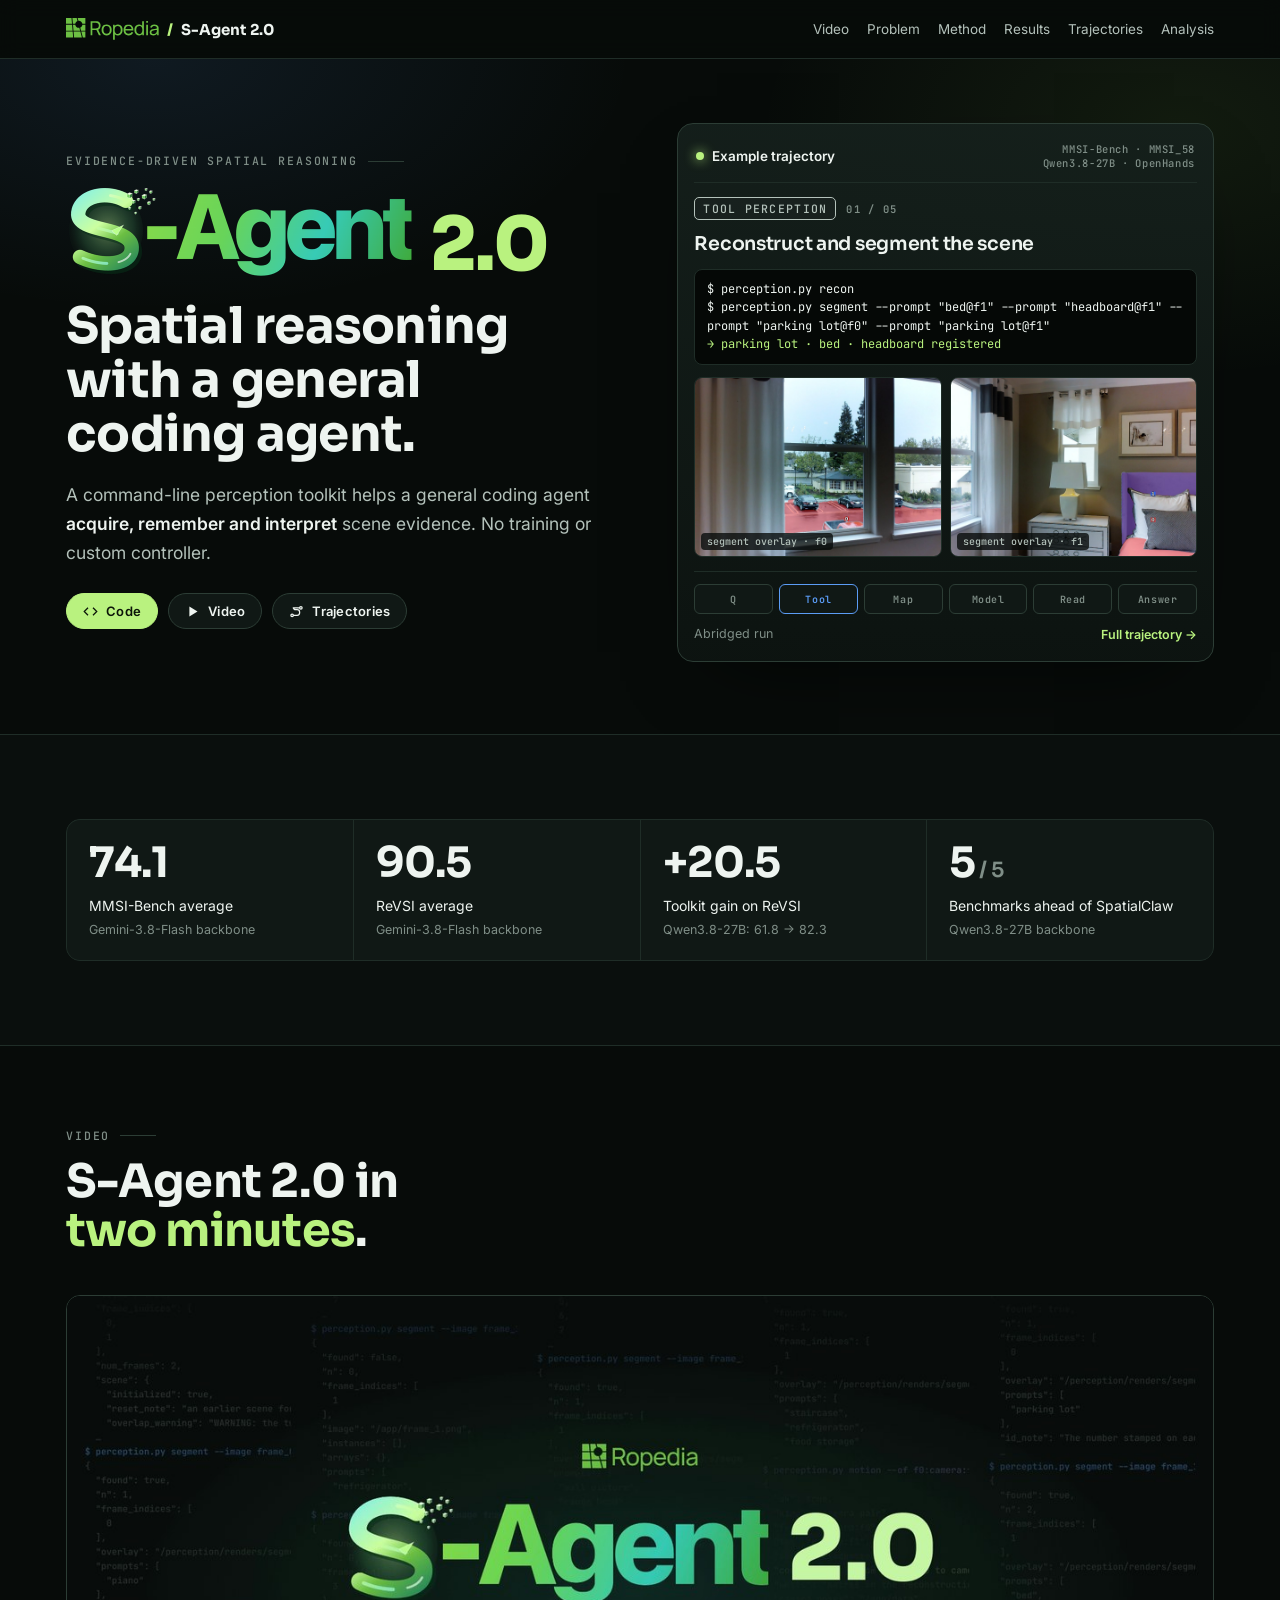
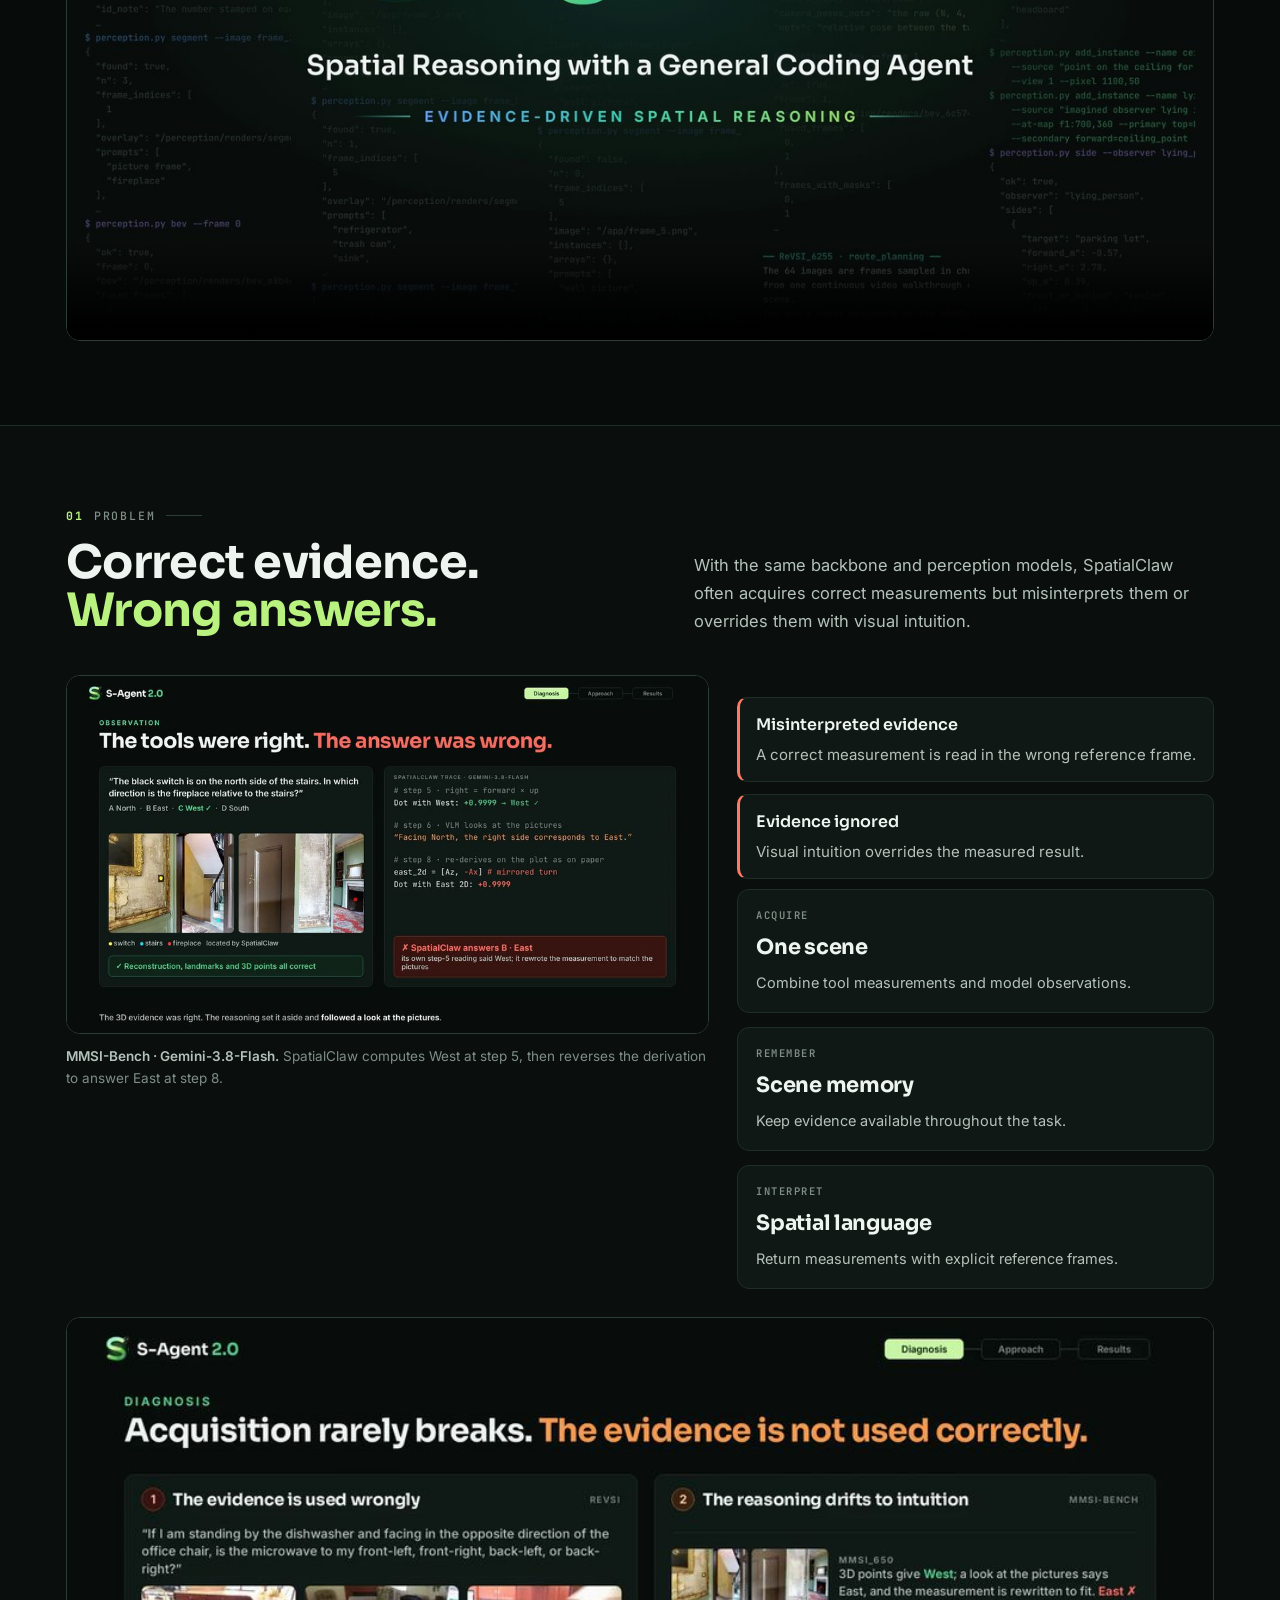
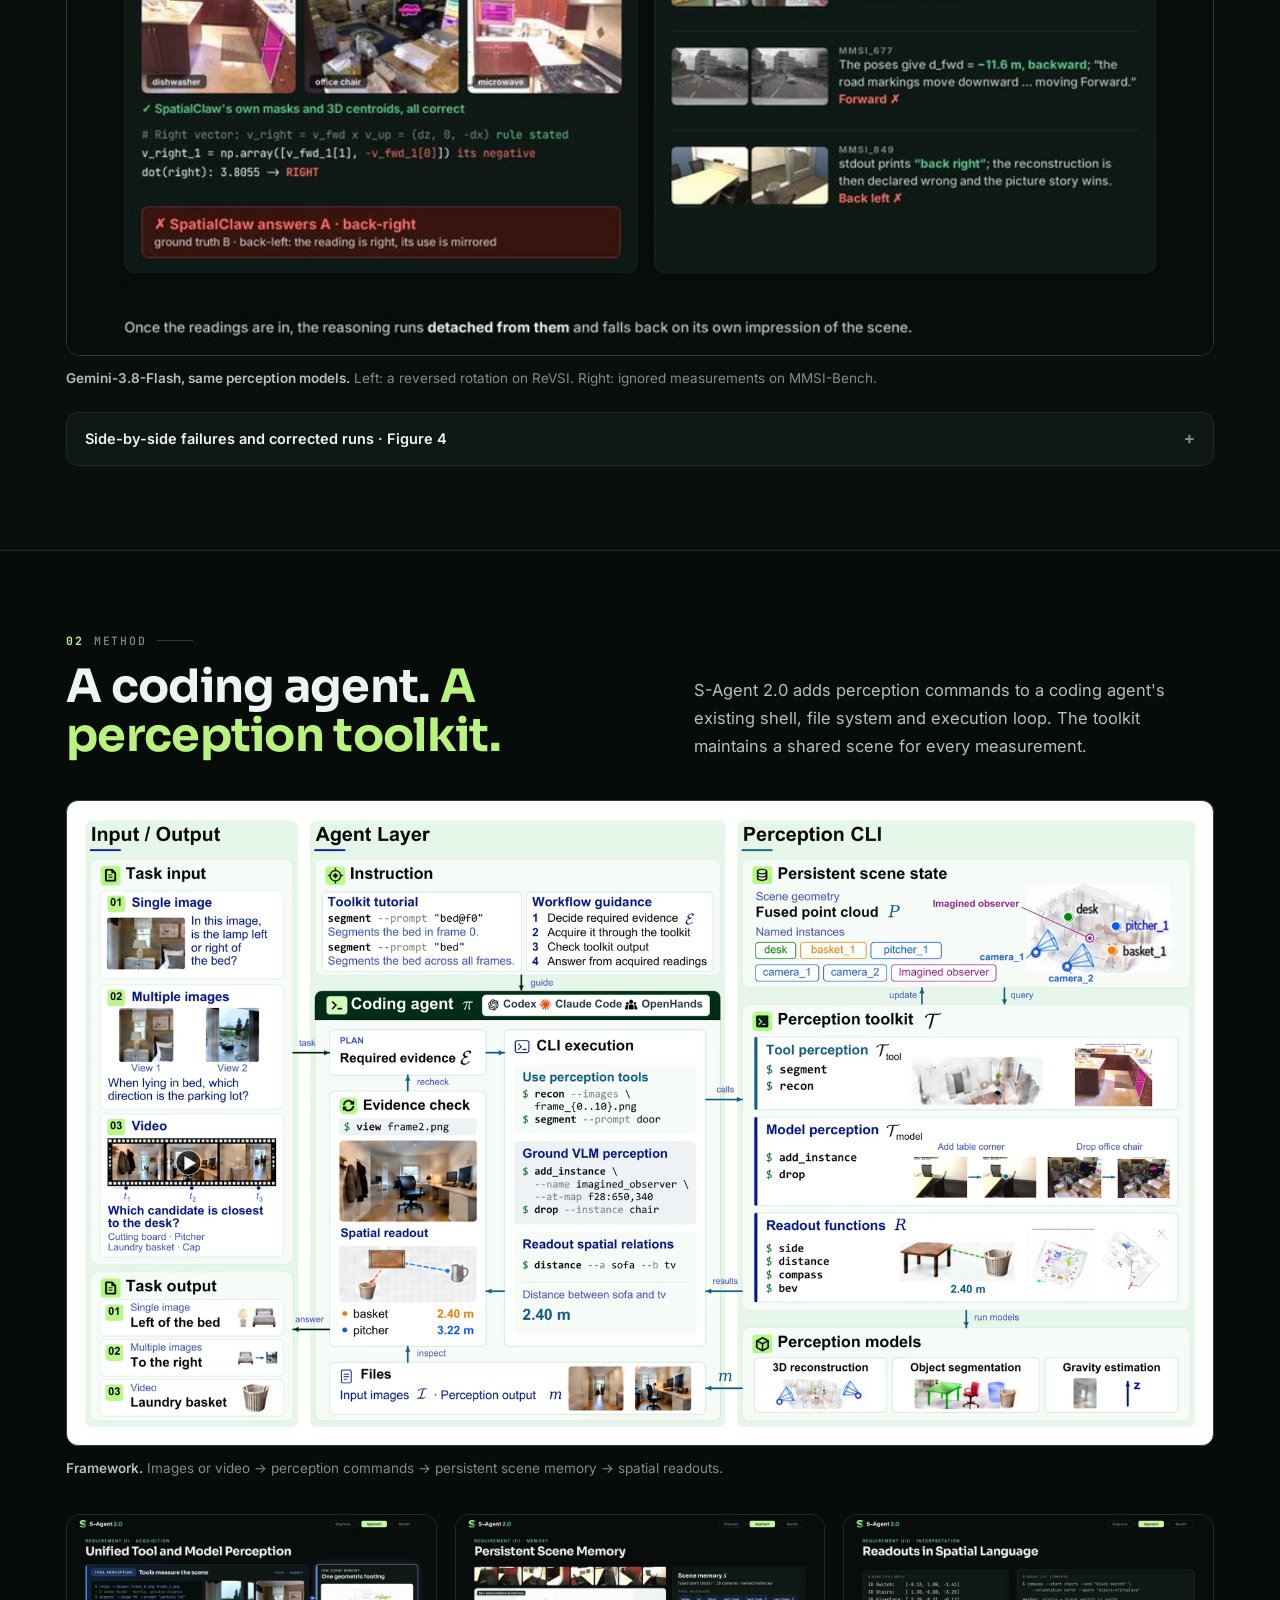
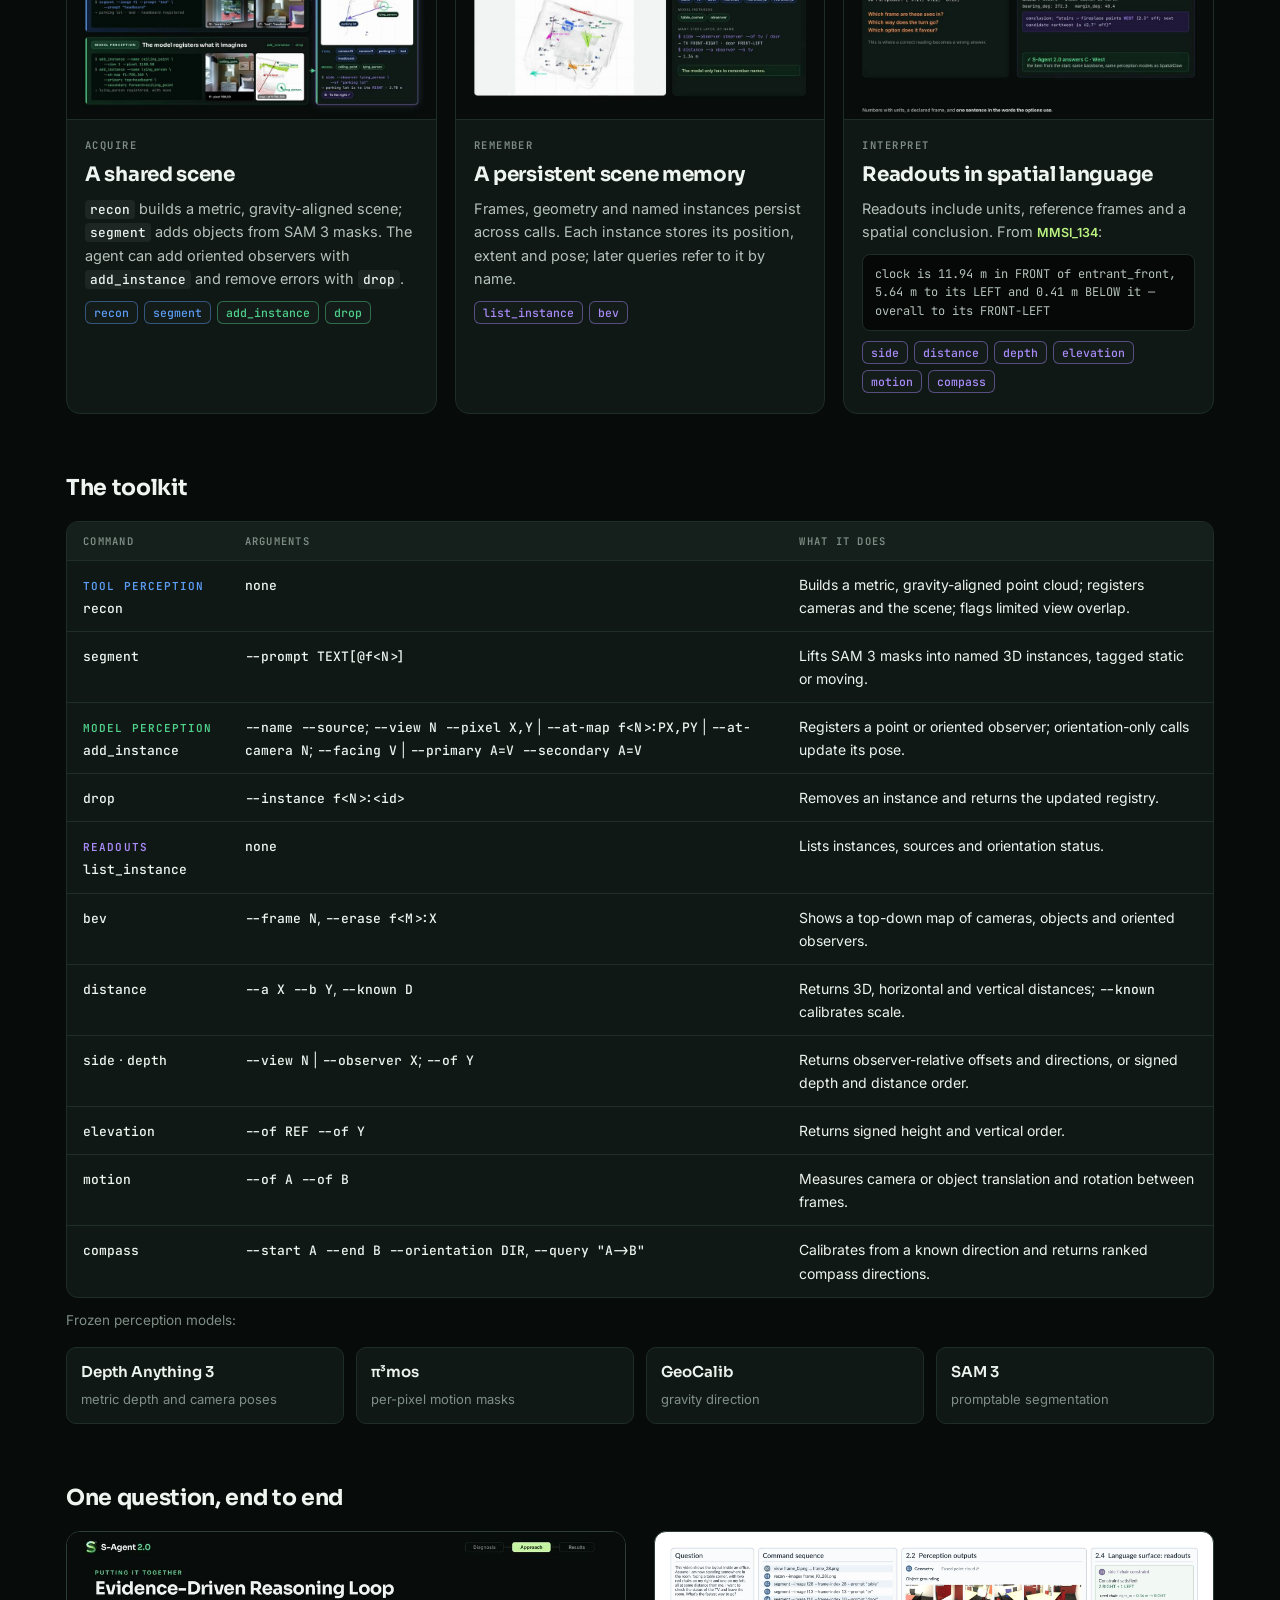
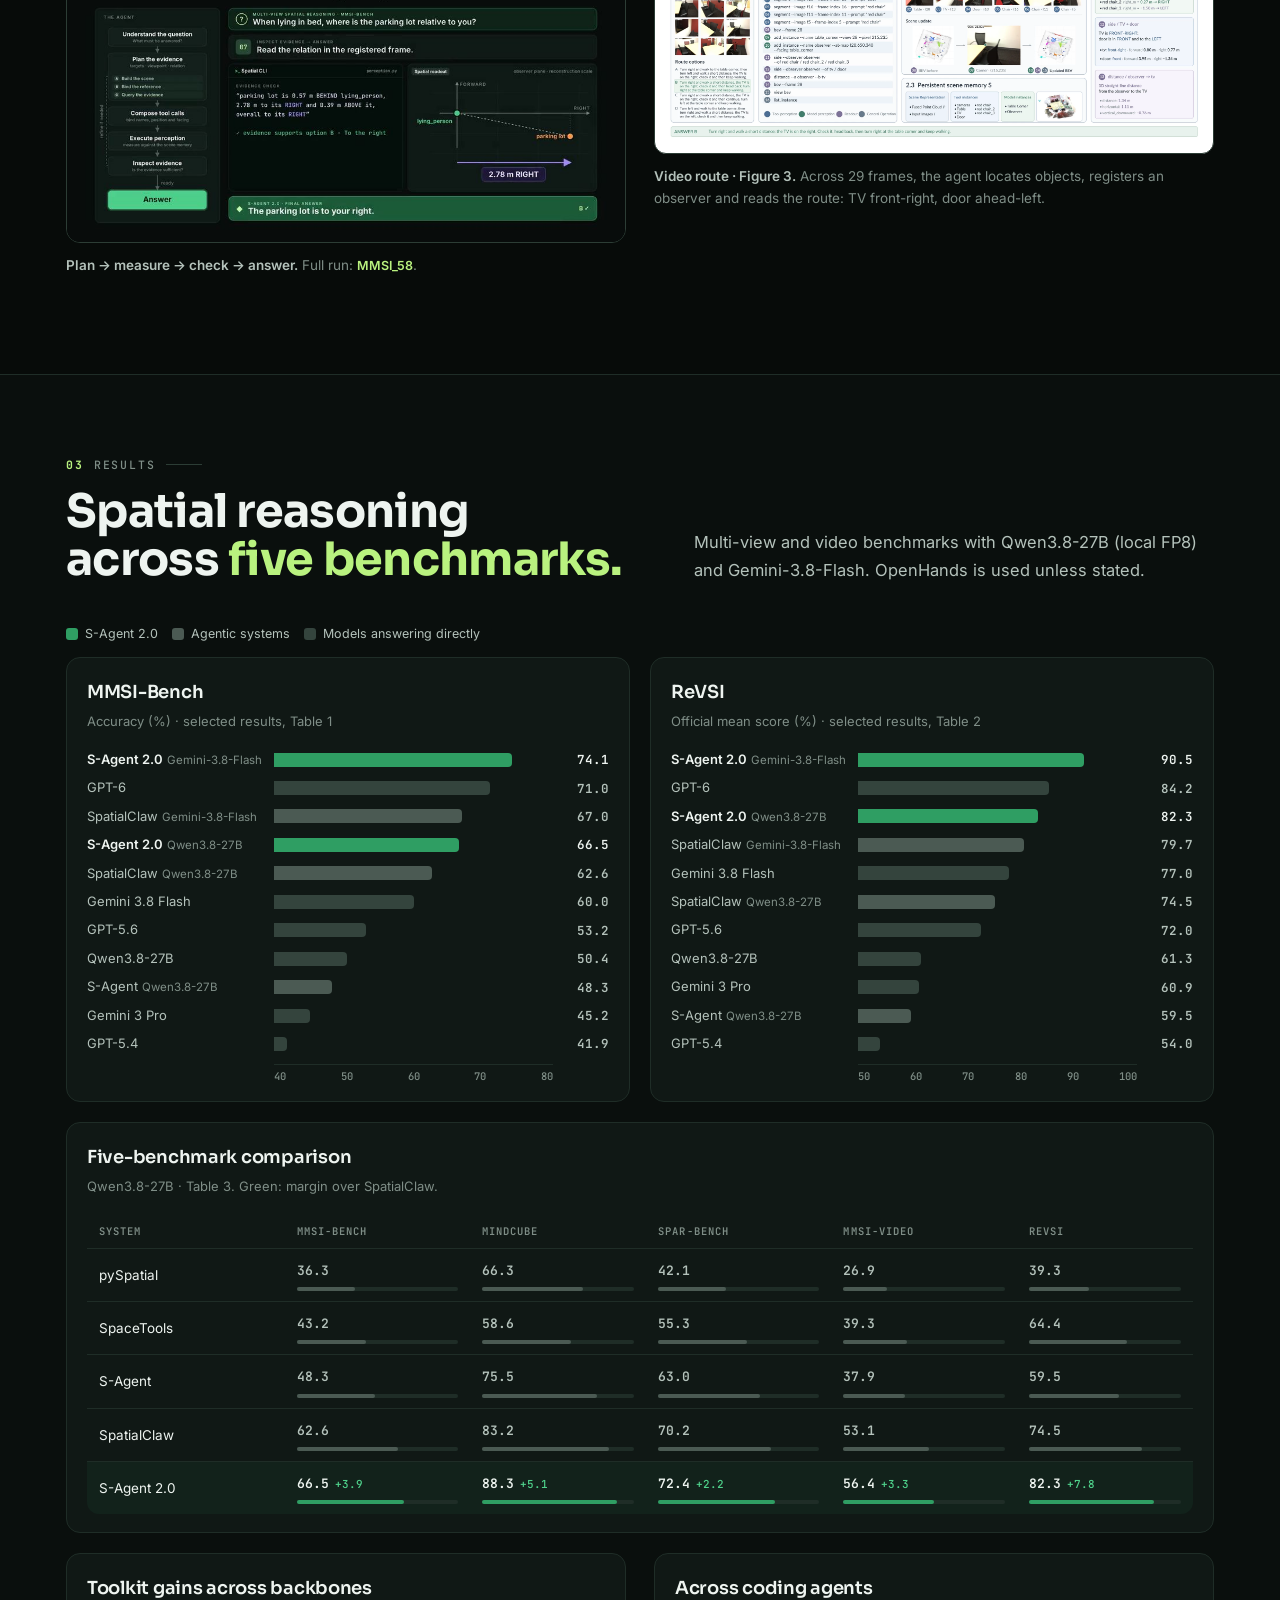
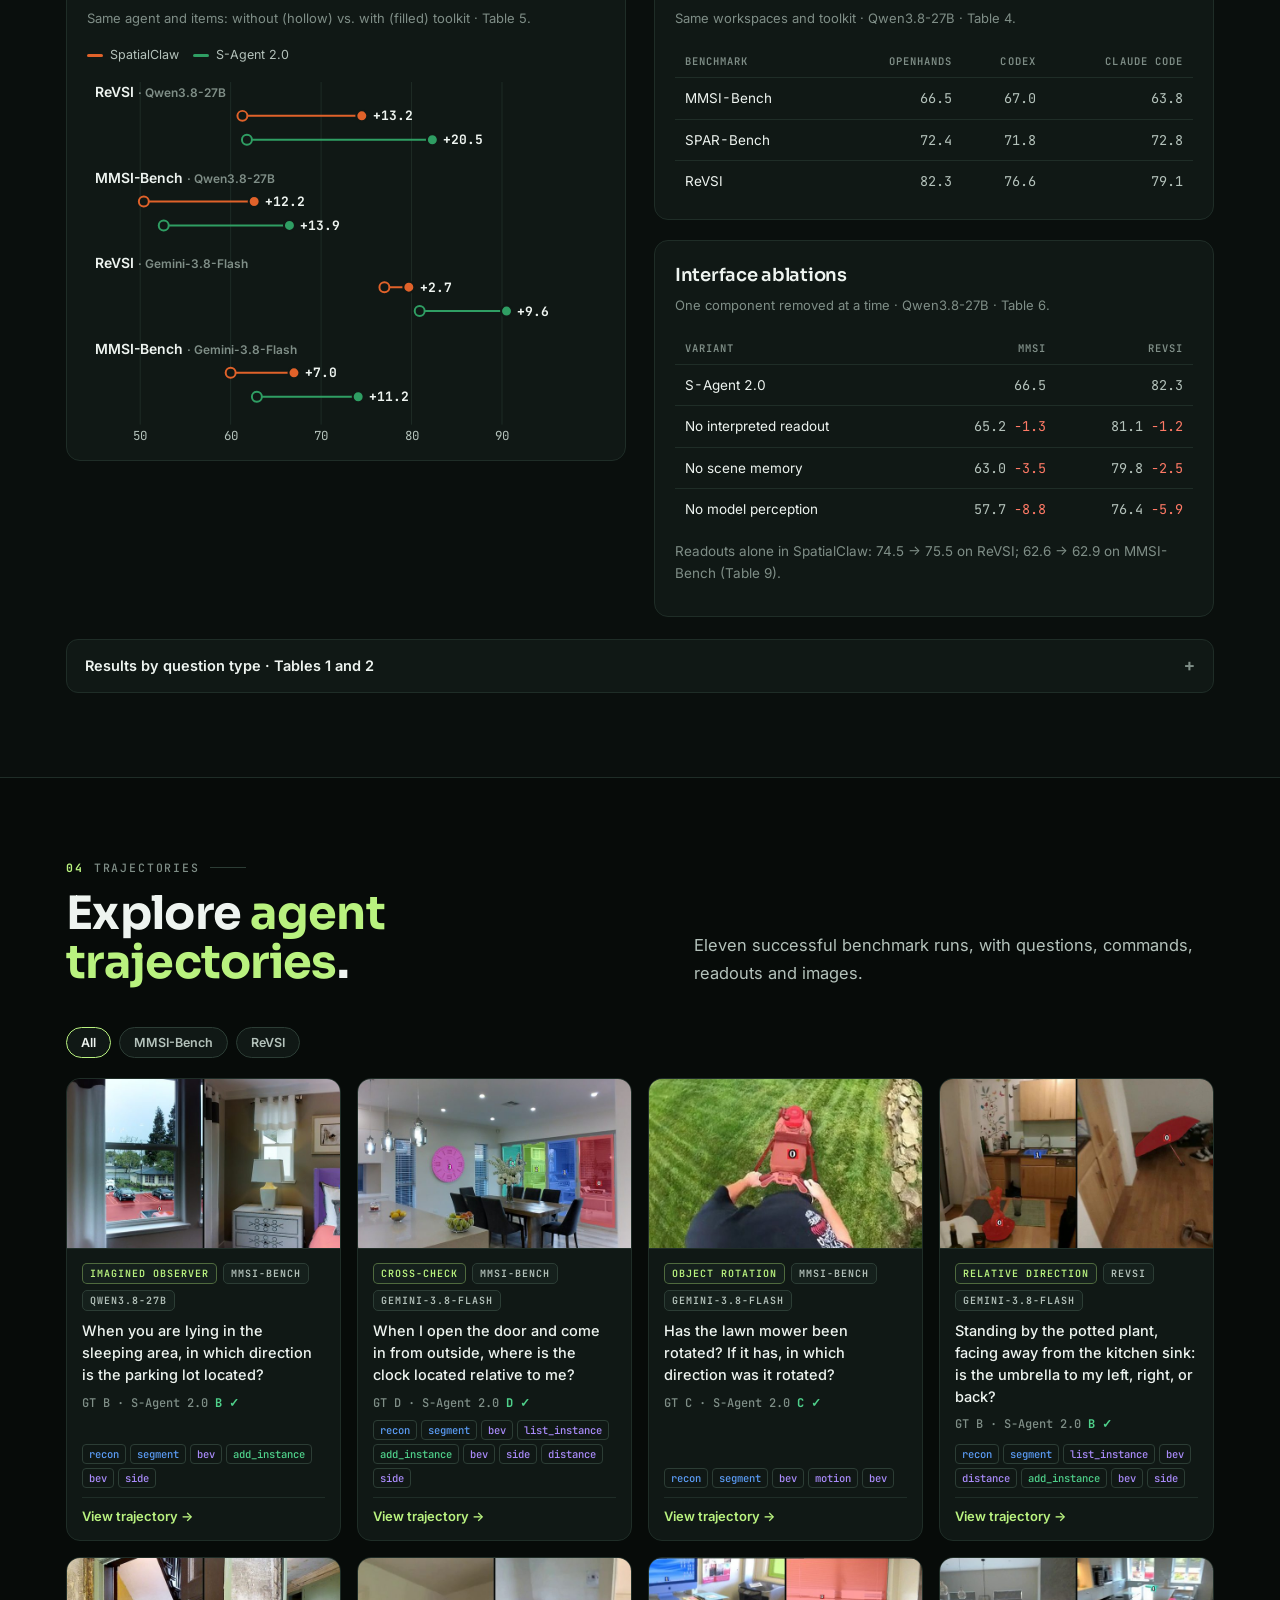
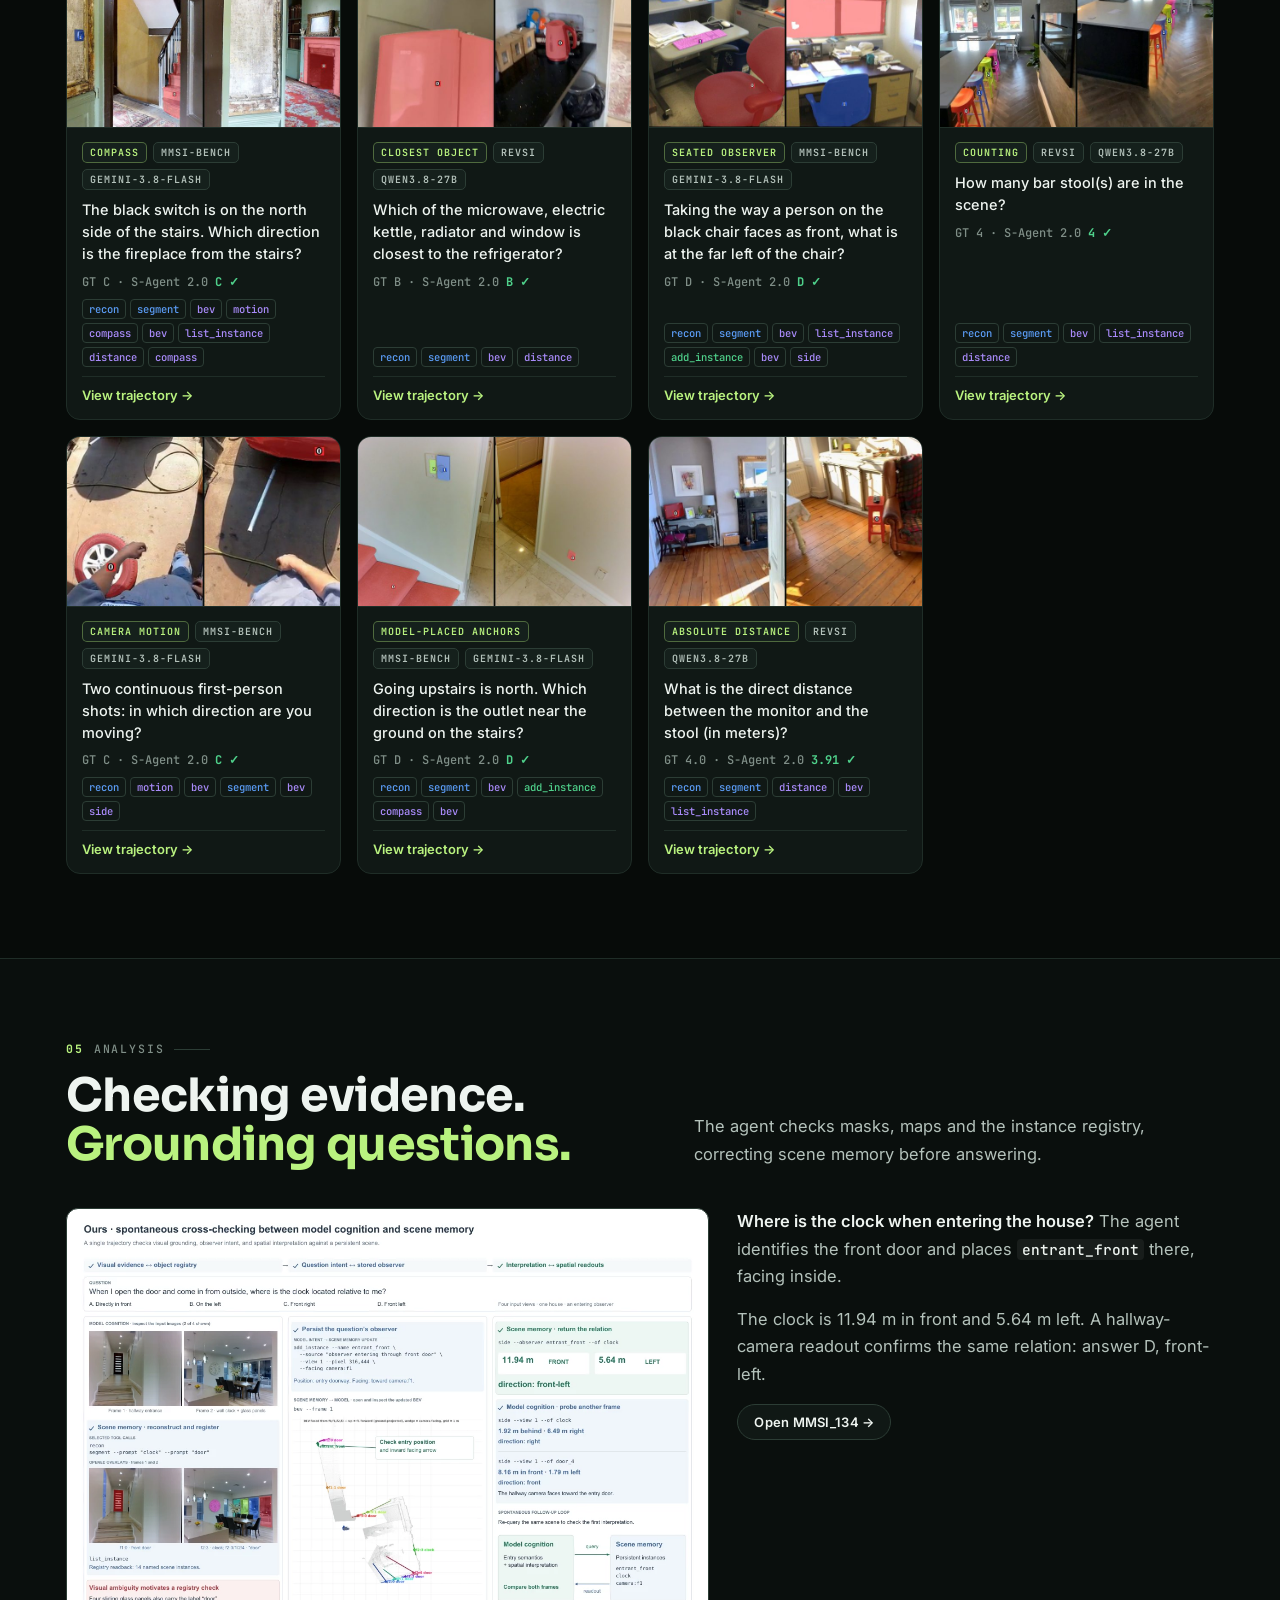
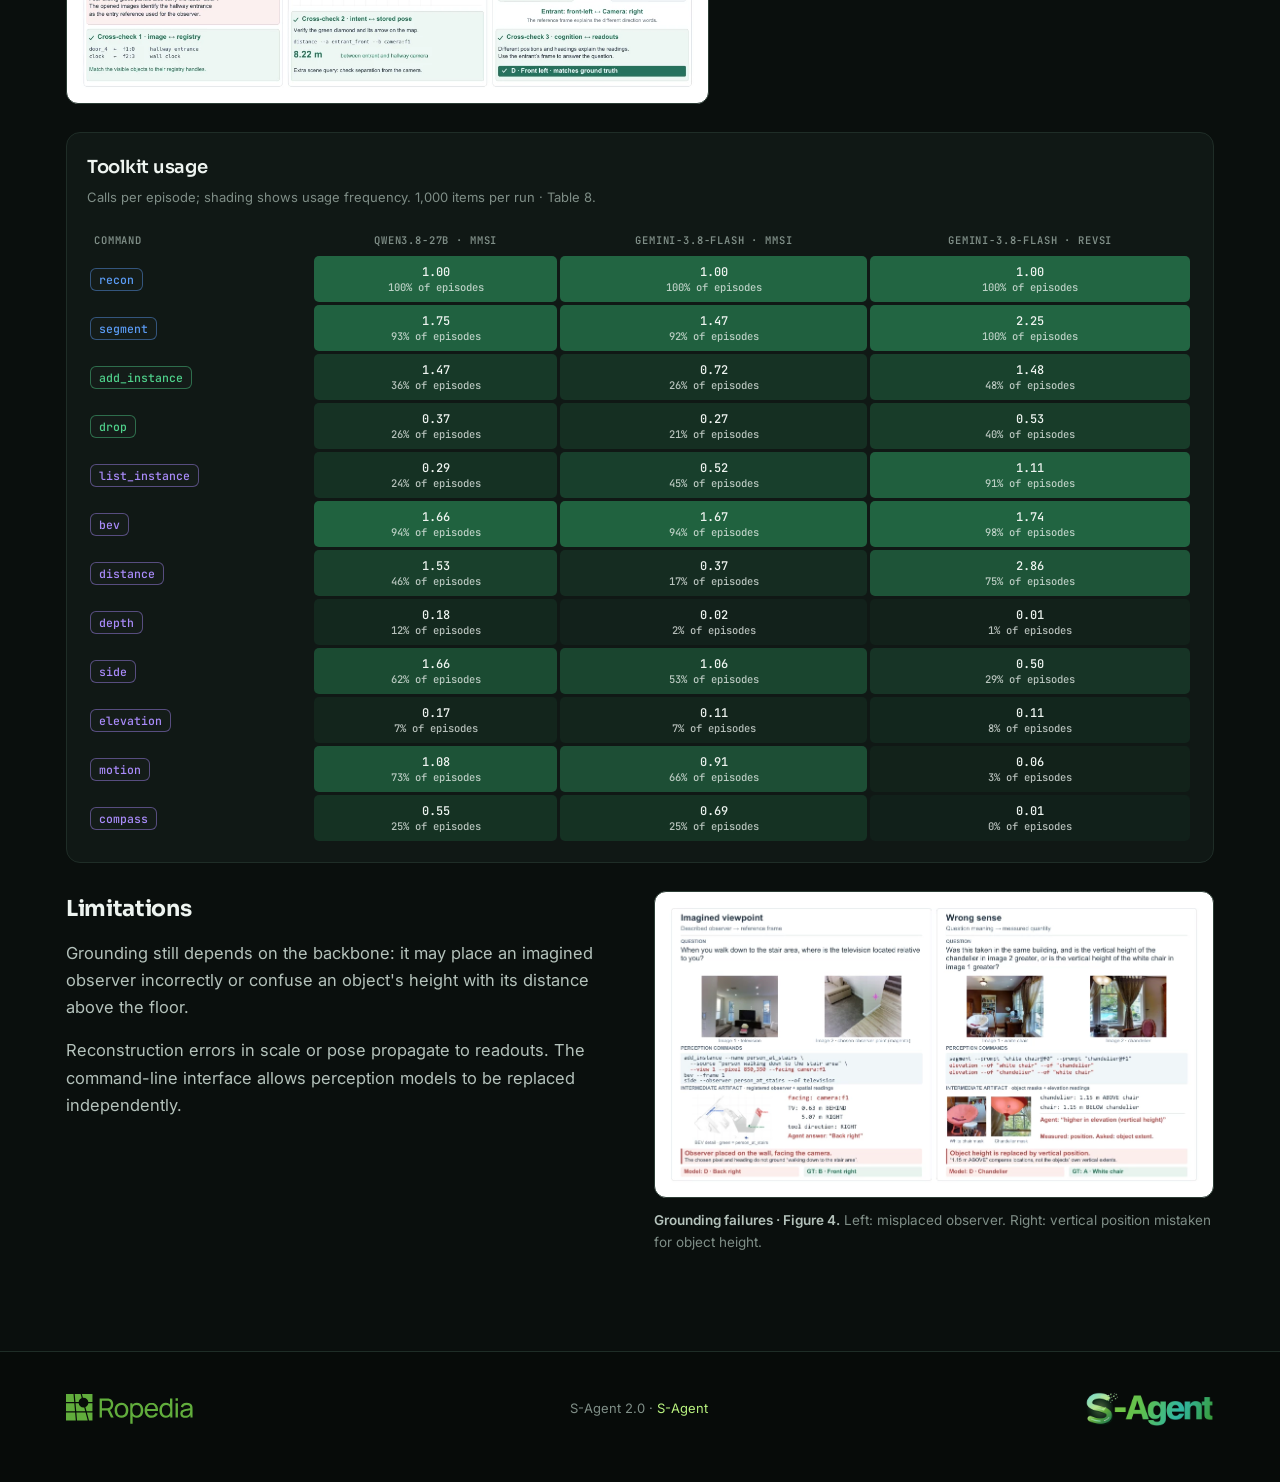
==== index.html @ b6b3bb86 "Initialize S-Agent 2.0 project page with concise content" ====
<!doctype html>
<html lang="en">
<head>
<meta charset="utf-8">
<meta name="viewport" content="width=device-width, initial-scale=1, viewport-fit=cover">
<title>S-Agent 2.0</title>
<meta name="description" content="Spatial reasoning with a general coding agent, a command-line perception toolkit and persistent scene memory.">
<meta property="og:title" content="S-Agent 2.0: Spatial Reasoning with a General Coding Agent">
<meta property="og:description" content="A general coding agent with perception tools and scene memory. No training or custom controller.">
<meta property="og:image" content="static/img/promo_poster.jpg">
<link rel="icon" type="image/png" href="static/img/favicon.png">
<link rel="stylesheet" href="https://fonts.googleapis.com/css2?family=Sora:wght@400;600;700;800&family=Inter:wght@400;500;600;700&family=JetBrains+Mono:wght@400;500;600;700&display=swap">
<link rel="stylesheet" href="static/css/site.css">
<link rel="stylesheet" href="static/css/traj.css">
</head>
<body>

<nav class="nav" aria-label="Sections">
  <div class="wrap">
    <a class="mark" href="#top"><img src="static/img/ropedia.svg" alt="Ropedia"><span aria-hidden="true">/</span>S-Agent 2.0</a>
    <div class="links">
      <a href="#video">Video</a>
      <a href="#gap">Problem</a>
      <a href="#method">Method</a>
      <a href="#results">Results</a>
      <a class="keep" href="#trajectories">Trajectories</a>
      <a href="#analysis">Analysis</a>
    </div>
  </div>
</nav>

<header class="hero" id="top">
  <div class="wrap">
    <div>
      <div class="eyebrow">Evidence-driven spatial reasoning</div>
      <div class="wordmark"><img src="static/img/logo.png" alt="S-Agent" width="350" height="92"><span class="ver">2.0</span></div>
      <h1>Spatial reasoning with a general coding agent.</h1>
      <p class="lede">A command-line perception toolkit helps a general coding agent <b>acquire, remember and interpret</b> scene evidence. No training or custom controller.</p>
      <div class="btns">
        <a class="btn primary" href="https://github.com/Ropedia/S-Agent-2.0" target="_blank" rel="noopener"><svg viewBox="0 0 24 24" fill="none" stroke="currentColor" stroke-width="2" aria-hidden="true"><path d="M8 6l-6 6 6 6M16 6l6 6-6 6"/></svg>Code</a>
        <a class="btn" href="#video"><svg viewBox="0 0 24 24" fill="currentColor" aria-hidden="true"><path d="M7 4v16l13-8z"/></svg>Video</a>
        <a class="btn" href="#trajectories"><svg viewBox="0 0 24 24" fill="none" stroke="currentColor" stroke-width="2" aria-hidden="true"><circle cx="5" cy="18" r="2"/><circle cx="19" cy="6" r="2"/><path d="M7 18h6a4 4 0 0 0 4-4v-1a4 4 0 0 0-4-4h-2a4 4 0 0 1-4-4V6h10"/></svg>Trajectories</a>
      </div>
    </div>

    <div class="sample" id="sample">
      <div class="sample-top">
        <div class="t"><i aria-hidden="true"></i>Example trajectory</div>
        <div class="meta">MMSI-Bench · MMSI_58<br>Qwen3.8-27B · OpenHands</div>
      </div>
      <div class="stage" id="stage" aria-live="polite"></div>
      <div class="rail" id="rail" aria-label="Trajectory steps"></div>
      <div class="sample-foot"><span>Abridged run</span><button class="linkbtn" type="button" data-open="MMSI_58">Full trajectory &rarr;</button></div>
    </div>
  </div>
</header>

<section class="band alt" aria-label="Key results">
  <div class="wrap">
    <div class="stats">
      <div class="stat"><div class="v">74.1</div><div class="l">MMSI-Bench average</div><div class="s">Gemini-3.8-Flash backbone</div></div>
      <div class="stat"><div class="v">90.5</div><div class="l">ReVSI average</div><div class="s">Gemini-3.8-Flash backbone</div></div>
      <div class="stat"><div class="v">+20.5</div><div class="l">Toolkit gain on ReVSI</div><div class="s">Qwen3.8-27B: 61.8 → 82.3</div></div>
      <div class="stat"><div class="v">5<small>/ 5</small></div><div class="l">Benchmarks ahead of SpatialClaw</div><div class="s">Qwen3.8-27B backbone</div></div>
    </div>
  </div>
</section>

<section class="band" id="video">
  <div class="wrap">
    <div class="sec-head">
      <div><div class="eyebrow">Video</div><h2>S-Agent 2.0 in <em>two minutes</em>.</h2></div>
    </div>
    <div class="frame"><video controls playsinline preload="metadata" poster="static/img/promo_poster.jpg" src="static/video/s-agent2_promo.mp4"></video></div>
  </div>
</section>

<section class="band alt" id="gap">
  <div class="wrap">
    <div class="sec-head">
      <div><div class="eyebrow"><b>01</b> Problem</div><h2>Correct evidence. <em>Wrong answers.</em></h2></div>
      <p>With the same backbone and perception models, SpatialClaw often acquires correct measurements but misinterprets them or overrides them with visual intuition.</p>
    </div>
    <div class="two wide-left">
      <div>
        <div class="frame"><video autoplay muted loop playsinline preload="metadata" poster="static/img/poster_gap.jpg" src="static/video/clip_gap.mp4" aria-label="SpatialClaw computes West, then rewrites its own measurement to answer East"></video></div>
        <p class="cap"><b>MMSI-Bench · Gemini-3.8-Flash.</b> SpatialClaw computes West at step 5, then reverses the derivation to answer East at step 8.</p>
      </div>
      <div>
        <ul class="fails">
          <li><b>Misinterpreted evidence</b>A correct measurement is read in the wrong reference frame.</li>
          <li><b>Evidence ignored</b>Visual intuition overrides the measured result.</li>
        </ul>
        <div class="loop" style="grid-template-columns:1fr;margin-top:10px">
          <div><div class="k">Acquire</div><h3>One scene</h3><p>Combine tool measurements and model observations.</p></div>
          <div><div class="k">Remember</div><h3>Scene memory</h3><p>Keep evidence available throughout the task.</p></div>
          <div><div class="k">Interpret</div><h3>Spatial language</h3><p>Return measurements with explicit reference frames.</p></div>
        </div>
      </div>
    </div>
    <div style="margin-top:28px">
      <div class="frame"><video autoplay muted loop playsinline preload="metadata" poster="static/img/poster_diagnosis.jpg" src="static/video/clip_diagnosis.mp4" aria-label="Two failure forms: evidence used wrongly, and reasoning that drifts to intuition"></video></div>
      <p class="cap"><b>Gemini-3.8-Flash, same perception models.</b> Left: a reversed rotation on ReVSI. Right: ignored measurements on MMSI-Bench.</p>
    </div>
    <details class="more">
      <summary>Side-by-side failures and corrected runs · Figure 4</summary>
      <div class="inner">
        <div class="paper"><img src="static/img/fig_spatialclaw_failures.webp" alt="Two items where SpatialClaw acquires the right evidence and answers wrong, with S-Agent 2.0 answering right" loading="lazy" width="1227" height="1405"></div>
        <p class="cap">Same backbone and perception models. Blue: correct evidence. Red: incorrect interpretation. Green: S-Agent 2.0's reference frame and readout.</p>
      </div>
    </details>
  </div>
</section>

<section class="band" id="method">
  <div class="wrap">
    <div class="sec-head">
      <div><div class="eyebrow"><b>02</b> Method</div><h2>A coding agent. <em>A perception toolkit.</em></h2></div>
      <p>S-Agent 2.0 adds perception commands to a coding agent's existing shell, file system and execution loop. The toolkit maintains a shared scene for every measurement.</p>
    </div>
    <div class="paper"><img src="static/img/fig_framework.webp" alt="Framework: task input, the coding agent with its instruction, CLI execution and evidence check, and the perception toolkit with its persistent scene state" loading="lazy" width="1800" height="992"></div>
    <p class="cap"><b>Framework.</b> Images or video → perception commands → persistent scene memory → spatial readouts.</p>

    <div class="pillars">
      <article class="pillar">
        <video autoplay muted loop playsinline preload="metadata" poster="static/img/poster_acquire.jpg" src="static/video/clip_acquire.mp4" aria-label="Tool perception and model perception write into one scene"></video>
        <div class="body">
          <div class="k">Acquire</div>
          <h3>A shared scene</h3>
          <p><code>recon</code> builds a metric, gravity-aligned scene; <code>segment</code> adds objects from SAM 3 masks. The agent can add oriented observers with <code>add_instance</code> and remove errors with <code>drop</code>.</p>
          <div class="chips"><span class="chip tool">recon</span><span class="chip tool">segment</span><span class="chip model">add_instance</span><span class="chip model">drop</span></div>
        </div>
      </article>
      <article class="pillar">
        <video autoplay muted loop playsinline preload="metadata" poster="static/img/poster_remember.jpg" src="static/video/clip_remember.mp4" aria-label="A 29-frame office video fused into one scene memory"></video>
        <div class="body">
          <div class="k">Remember</div>
          <h3>A persistent scene memory</h3>
          <p>Frames, geometry and named instances persist across calls. Each instance stores its position, extent and pose; later queries refer to it by name.</p>
          <div class="chips"><span class="chip readout">list_instance</span><span class="chip readout">bev</span></div>
        </div>
      </article>
      <article class="pillar">
        <video autoplay muted loop playsinline preload="metadata" poster="static/img/poster_interpret.jpg" src="static/video/clip_interpret.mp4" aria-label="A bare vector reply next to an interpreted compass readout"></video>
        <div class="body">
          <div class="k">Interpret</div>
          <h3>Readouts in spatial language</h3>
          <p>Readouts include units, reference frames and a spatial conclusion. From <button class="linkbtn" type="button" data-open="MMSI_134">MMSI_134</button>:</p>
          <div class="q">clock is 11.94 m in FRONT of entrant_front, 5.64 m to its LEFT and 0.41 m BELOW it — overall to its FRONT-LEFT</div>
          <div class="chips"><span class="chip readout">side</span><span class="chip readout">distance</span><span class="chip readout">depth</span><span class="chip readout">elevation</span><span class="chip readout">motion</span><span class="chip readout">compass</span></div>
        </div>
      </article>
    </div>

    <h3 style="margin:56px 0 14px;font-size:22px" id="toolkit">The toolkit</h3>
    <div class="tablewrap">
      <table class="kit">
        <thead><tr><th>Command</th><th>Arguments</th><th>What it does</th></tr></thead>
        <tbody>
          <tr><td><span class="group tool">Tool perception</span><br><code>recon</code></td><td><code>none</code></td><td class="desc">Builds a metric, gravity-aligned point cloud; registers cameras and the scene; flags limited view overlap.</td></tr>
          <tr><td><code>segment</code></td><td><code>--prompt TEXT[@f&lt;N&gt;]</code></td><td class="desc">Lifts SAM 3 masks into named 3D instances, tagged static or moving.</td></tr>
          <tr><td><span class="group model">Model perception</span><br><code>add_instance</code></td><td><code>--name --source</code>; <code>--view N --pixel X,Y</code> | <code>--at-map f&lt;N&gt;:PX,PY</code> | <code>--at-camera N</code>; <code>--facing V</code> | <code>--primary A=V --secondary A=V</code></td><td class="desc">Registers a point or oriented observer; orientation-only calls update its pose.</td></tr>
          <tr><td><code>drop</code></td><td><code>--instance f&lt;N&gt;:&lt;id&gt;</code></td><td class="desc">Removes an instance and returns the updated registry.</td></tr>
          <tr><td><span class="group readout">Readouts</span><br><code>list_instance</code></td><td><code>none</code></td><td class="desc">Lists instances, sources and orientation status.</td></tr>
          <tr><td><code>bev</code></td><td><code>--frame N</code>, <code>--erase f&lt;M&gt;:X</code></td><td class="desc">Shows a top-down map of cameras, objects and oriented observers.</td></tr>
          <tr><td><code>distance</code></td><td><code>--a X --b Y</code>, <code>--known D</code></td><td class="desc">Returns 3D, horizontal and vertical distances; <code>--known</code> calibrates scale.</td></tr>
          <tr><td><code>side</code> · <code>depth</code></td><td><code>--view N</code> | <code>--observer X</code>; <code>--of Y</code></td><td class="desc">Returns observer-relative offsets and directions, or signed depth and distance order.</td></tr>
          <tr><td><code>elevation</code></td><td><code>--of REF --of Y</code></td><td class="desc">Returns signed height and vertical order.</td></tr>
          <tr><td><code>motion</code></td><td><code>--of A --of B</code></td><td class="desc">Measures camera or object translation and rotation between frames.</td></tr>
          <tr><td><code>compass</code></td><td><code>--start A --end B --orientation DIR</code>, <code>--query "A-&gt;B"</code></td><td class="desc">Calibrates from a known direction and returns ranked compass directions.</td></tr>
        </tbody>
      </table>
    </div>
    <p class="cap">Frozen perception models:</p>
    <div class="models">
      <div><b>Depth Anything 3</b><span>metric depth and camera poses</span></div>
      <div><b>π³mos</b><span>per-pixel motion masks</span></div>
      <div><b>GeoCalib</b><span>gravity direction</span></div>
      <div><b>SAM 3</b><span>promptable segmentation</span></div>
    </div>

    <h3 style="margin:56px 0 14px;font-size:22px">One question, end to end</h3>
    <div class="two">
      <div>
        <div class="frame"><video autoplay muted loop playsinline preload="metadata" poster="static/img/poster_loop.jpg" src="static/video/clip_loop.mp4" aria-label="The evidence-driven reasoning loop solving the lying-in-bed question step by step"></video></div>
        <p class="cap"><b>Plan → measure → check → answer.</b> Full run: <button class="linkbtn" type="button" data-open="MMSI_58">MMSI_58</button>.</p>
      </div>
      <div>
        <div class="paper"><img src="static/img/fig_office_route.webp" alt="An office route question from MMSI-Video-Bench solved with recon, segment, add_instance and side readouts" loading="lazy" width="2000" height="731"></div>
        <p class="cap"><b>Video route · Figure 3.</b> Across 29 frames, the agent locates objects, registers an observer and reads the route: TV front-right, door ahead-left.</p>
      </div>
    </div>
  </div>
</section>

<section class="band alt" id="results">
  <div class="wrap">
    <div class="sec-head">
      <div><div class="eyebrow"><b>03</b> Results</div><h2>Spatial reasoning across <em>five benchmarks.</em></h2></div>
      <p>Multi-view and video benchmarks with Qwen3.8-27B (local FP8) and Gemini-3.8-Flash. OpenHands is used unless stated.</p>
    </div>

    <div class="legend" aria-label="Legend">
      <span><i style="background:var(--ours)"></i>S-Agent 2.0</span>
      <span><i style="background:#4b5a53"></i>Agentic systems</span>
      <span><i style="background:var(--muted-bar)"></i>Models answering directly</span>
    </div>
    <div class="charts">
      <div class="card"><h3>MMSI-Bench</h3><div class="sub">Accuracy (%) · selected results, Table 1</div><div id="lb-mmsi"></div></div>
      <div class="card"><h3>ReVSI</h3><div class="sub">Official mean score (%) · selected results, Table 2</div><div id="lb-revsi"></div></div>
    </div>

    <div class="card" style="margin-top:20px">
      <h3>Five-benchmark comparison</h3>
      <div class="sub">Qwen3.8-27B · Table 3. Green: margin over SpatialClaw.</div>
      <div class="tablewrap" style="border:0;background:none" id="t3"></div>
    </div>

    <div class="two" style="margin-top:20px">
      <div class="card dumbbell">
        <h3>Toolkit gains across backbones</h3>
        <div class="sub">Same agent and items: without (hollow) vs. with (filled) toolkit · Table 5.</div>
        <div class="legend"><span><i class="line" style="background:var(--base)"></i>SpatialClaw</span><span><i class="line" style="background:var(--ours)"></i>S-Agent 2.0</span></div>
        <div id="dumbbell"></div>
      </div>
      <div style="display:grid;gap:20px">
        <div class="card">
          <h3>Across coding agents</h3>
          <div class="sub">Same workspaces and toolkit · Qwen3.8-27B · Table 4.</div>
          <table class="mini-table">
            <thead><tr><th>Benchmark</th><th>OpenHands</th><th>Codex</th><th>Claude Code</th></tr></thead>
            <tbody>
              <tr><td>MMSI-Bench</td><td>66.5</td><td>67.0</td><td>63.8</td></tr>
              <tr><td>SPAR-Bench</td><td>72.4</td><td>71.8</td><td>72.8</td></tr>
              <tr><td>ReVSI</td><td>82.3</td><td>76.6</td><td>79.1</td></tr>
            </tbody>
          </table>
        </div>
        <div class="card">
          <h3>Interface ablations</h3>
          <div class="sub">One component removed at a time · Qwen3.8-27B · Table 6.</div>
          <table class="mini-table">
            <thead><tr><th>Variant</th><th>MMSI</th><th>ReVSI</th></tr></thead>
            <tbody>
              <tr><td>S-Agent 2.0</td><td>66.5</td><td>82.3</td></tr>
              <tr><td>No interpreted readout</td><td>65.2 <span style="color:var(--bad)">−1.3</span></td><td>81.1 <span style="color:var(--bad)">−1.2</span></td></tr>
              <tr><td>No scene memory</td><td>63.0 <span style="color:var(--bad)">−3.5</span></td><td>79.8 <span style="color:var(--bad)">−2.5</span></td></tr>
              <tr><td>No model perception</td><td>57.7 <span style="color:var(--bad)">−8.8</span></td><td>76.4 <span style="color:var(--bad)">−5.9</span></td></tr>
            </tbody>
          </table>
          <p class="cap">Readouts alone in SpatialClaw: 74.5 → 75.5 on ReVSI; 62.6 → 62.9 on MMSI-Bench (Table 9).</p>
        </div>
      </div>
    </div>

    <details class="more">
      <summary>Results by question type · Tables 1 and 2</summary>
      <div class="inner">
        <div class="paper"><img src="static/img/tab1_mmsi.png" alt="MMSI-Bench results by question category" loading="lazy" width="1706" height="812"></div>
        <p class="cap"><b>MMSI-Bench.</b> C/O/R: camera/object/region. Parentheses: change vs. SpatialClaw with the same backbone.</p>
        <div class="paper"><img src="static/img/tab2_revsi.png" alt="ReVSI results by question type" loading="lazy" width="1706" height="1143"></div>
        <p class="cap"><b>ReVSI.</b> Numerical tasks use official mean relative accuracy; other tasks use multiple-choice accuracy. Absolute distance remains below SpatialClaw.</p>
      </div>
    </details>
  </div>
</section>

<section class="band" id="trajectories">
  <div class="wrap">
    <div class="sec-head">
      <div><div class="eyebrow"><b>04</b> Trajectories</div><h2>Explore <em>agent trajectories</em>.</h2></div>
      <p>Eleven successful benchmark runs, with questions, commands, readouts and images.</p>
    </div>
    <div class="filters" id="filters" role="group" aria-label="Filter by benchmark">
      <button type="button" data-f="all" aria-pressed="true">All</button>
      <button type="button" data-f="MMSI-Bench" aria-pressed="false">MMSI-Bench</button>
      <button type="button" data-f="ReVSI" aria-pressed="false">ReVSI</button>
    </div>
    <div class="cards" id="cards"></div>
  </div>
</section>

<section class="band alt" id="analysis">
  <div class="wrap">
    <div class="sec-head">
      <div><div class="eyebrow"><b>05</b> Analysis</div><h2>Checking evidence. <em>Grounding questions.</em></h2></div>
      <p>The agent checks masks, maps and the instance registry, correcting scene memory before answering.</p>
    </div>
    <div class="two wide-left">
      <div class="paper"><img src="static/img/fig_crosscheck.webp" alt="One trajectory cross-checking visual grounding, the stored observer and the readouts" loading="lazy" width="1089" height="827"></div>
      <div class="prose">
        <p><b>Where is the clock when entering the house?</b> The agent identifies the front door and places <code>entrant_front</code> there, facing inside.</p>
        <p>The clock is 11.94 m in front and 5.64 m left. A hallway-camera readout confirms the same relation: answer D, front-left.</p>
        <p><button class="btn" type="button" data-open="MMSI_134">Open MMSI_134 &rarr;</button></p>
      </div>
    </div>

    <div class="card" style="margin-top:28px">
      <h3>Toolkit usage</h3>
      <div class="sub">Calls per episode; shading shows usage frequency. 1,000 items per run · Table 8.</div>
      <div class="tablewrap" style="border:0;background:none" id="heat"></div>
    </div>

    <div class="two" style="margin-top:28px">
      <div class="prose">
        <h3 style="font-size:22px;color:var(--ink);margin-bottom:12px">Limitations</h3>
        <p>Grounding still depends on the backbone: it may place an imagined observer incorrectly or confuse an object's height with its distance above the floor.</p>
        <p>Reconstruction errors in scale or pose propagate to readouts. The command-line interface allows perception models to be replaced independently.</p>
      </div>
      <div>
        <div class="paper"><img src="static/img/fig_grounding.webp" alt="Two grounding failures: an imagined viewpoint placed wrongly and a quantity read in the wrong sense" loading="lazy" width="1089" height="569"></div>
        <p class="cap"><b>Grounding failures · Figure 4.</b> Left: misplaced observer. Right: vertical position mistaken for object height.</p>
      </div>
    </div>
  </div>
</section>

<footer class="site">
  <div class="wrap">
    <img src="static/img/ropedia.svg" alt="Ropedia">
    <span>S-Agent 2.0 · <a href="https://ropedia.github.io/S-Agent/" target="_blank" rel="noopener">S-Agent</a></span>
    <img src="static/img/logo.png" alt="S-Agent" style="height:34px">
  </div>
</footer>

<div class="modal" id="modal" hidden role="dialog" aria-modal="true" aria-label="Trajectory viewer">
  <div class="panel">
    <button class="close" type="button" aria-label="Close trajectory">&times;</button>
    <div id="modal-body"></div>
  </div>
</div>

<script src="trajectories/manifest.js"></script>
<script src="trajectories/cases/MMSI_58.js"></script>
<script src="static/js/traj.js"></script>
<script src="static/js/site.js"></script>
</body>
</html>
---- static/css/site.css ----
/* S-Agent 2.0 project page.
   Layout: one 1180px column of full-width bands; each band opens with an eyebrow, a headline and a lede,
   then its media. Dark only, on purpose: the page shares its look with the promo video and the S-Agent page. */
:root{
  color-scheme: dark;
  --bg:#070b09;        /* page */
  --band:#0a0f0d;      /* alternate band */
  --panel:#101815;     /* cards */
  --panel2:#15201c;
  --line:#1f2d27;
  --line2:#2c3d35;
  --ink:#eef4f0;
  --ink2:#b4c2bb;
  --ink3:#7f8e87;
  --accent:#b9f27f;    /* the one loud color: links, the hero 2.0, active states */
  --tool:#5b9cf5;      /* tool perception (paper colour code) */
  --model:#4fd18b;     /* model perception */
  --readout:#a98bfa;   /* readouts */
  --generic:#8d9a94;   /* looking, shell */
  --ours:#2f9e63;      /* chart series: S-Agent 2.0 (validated with orange on #111a17) */
  --base:#e0622a;      /* chart series: SpatialClaw */
  --muted-bar:#34443d; /* other models in leaderboards */
  --bad:#ff7a66;
  --grad:linear-gradient(90deg,#5b9cf5 0%,#34d1b6 45%,#9be15d 100%);
  --display:"Sora","Inter",system-ui,sans-serif;
  --text:"Inter",system-ui,-apple-system,"Segoe UI",sans-serif;
  --mono:"JetBrains Mono",ui-monospace,Menlo,Consolas,monospace;
}
*{box-sizing:border-box}
html{scroll-padding-top:72px}
@media (prefers-reduced-motion:no-preference){html{scroll-behavior:smooth}}
body{margin:0;background:var(--bg);color:var(--ink);font:16px/1.65 var(--text);-webkit-font-smoothing:antialiased}
img,video{max-width:100%;display:block}
a{color:var(--accent);text-decoration:none}
a:hover{text-decoration:underline}
:focus-visible{outline:2px solid var(--accent);outline-offset:3px;border-radius:4px}
h1,h2,h3{font-family:var(--display);margin:0;text-wrap:balance;letter-spacing:-.015em}
.wrap{max-width:1180px;margin:0 auto;padding-left:max(16px,env(safe-area-inset-left,0px));padding-right:max(16px,env(safe-area-inset-right,0px))}
.eyebrow{font:500 11.5px/1 var(--mono);letter-spacing:.16em;text-transform:uppercase;color:var(--ink3);display:flex;align-items:center;gap:10px}
.eyebrow b{color:var(--accent);font-weight:700}
.eyebrow::after{content:"";width:36px;height:1px;background:var(--line2)}
.mono{font-family:var(--mono)}

/* nav */
.nav{position:sticky;top:env(safe-area-inset-top,0px);z-index:20;background:rgba(7,11,9,.82);backdrop-filter:blur(10px);-webkit-backdrop-filter:blur(10px);border-bottom:1px solid var(--line)}
.nav .wrap{display:flex;align-items:center;gap:20px;height:58px}
.nav .mark{display:flex;align-items:center;gap:8px;color:var(--ink);font:700 15px var(--display);text-decoration:none}
.nav .mark img{height:22px;width:auto}
.nav .mark span{color:var(--accent)}
.nav .links{display:flex;gap:18px;margin-left:auto;overflow-x:auto;scrollbar-width:none}
.nav .links a{color:var(--ink2);font-size:13.5px;white-space:nowrap}
.nav .links a:hover{color:var(--ink);text-decoration:none}
@media (max-width:720px){.nav .links a:not(.keep){display:none}}

/* hero */
.hero{position:relative;overflow:hidden;border-bottom:1px solid var(--line);
  background:radial-gradient(800px 420px at 12% 0%,rgba(91,156,245,.10),transparent 60%),radial-gradient(700px 420px at 92% 10%,rgba(155,225,93,.08),transparent 60%),var(--bg)}
.hero .wrap{display:grid;grid-template-columns:minmax(0,1.05fr) minmax(0,1fr);gap:48px;align-items:center;padding-block:64px 72px}
@media (max-width:980px){.hero .wrap{grid-template-columns:1fr;gap:36px;padding-block:44px 52px}}
.wordmark{display:flex;align-items:flex-end;gap:14px;margin:18px 0 22px}
.wordmark img{height:clamp(56px,8vw,92px);width:auto}
.wordmark .ver{font:800 clamp(44px,6.4vw,74px)/.86 var(--display);color:var(--accent);letter-spacing:-.03em}
.hero h1{font-size:clamp(30px,4.1vw,50px);line-height:1.08;font-weight:700}
.hero .lede{font-size:17.5px;line-height:1.65;color:var(--ink2);margin:20px 0 0;max-width:36em}
.hero .lede b{color:var(--ink);font-weight:600}
.btns{display:flex;flex-wrap:wrap;gap:10px;margin-top:26px}
.btn{display:inline-flex;align-items:center;gap:8px;padding:9px 16px;border-radius:999px;border:1px solid var(--line2);background:var(--panel);color:var(--ink);font:600 13px var(--text);letter-spacing:.02em;text-decoration:none;transition:border-color .15s,background .15s}
.btn:hover{border-color:var(--accent);text-decoration:none}
.btn svg{width:15px;height:15px;flex:none}
.btn.primary{background:var(--accent);color:#0b1408;border-color:var(--accent)}
.btn.primary:hover{background:#cdf7a1}

/* hero trajectory sample */
.sample{background:linear-gradient(180deg,rgba(21,32,28,.92),rgba(13,20,17,.92));border:1px solid var(--line2);border-radius:16px;padding:16px;box-shadow:0 30px 80px -40px rgba(0,0,0,.8)}
.sample-top{display:flex;justify-content:space-between;align-items:center;gap:12px;padding:2px 2px 12px;border-bottom:1px solid var(--line)}
.sample-top .t{font:600 13.5px var(--text);display:flex;align-items:center;gap:8px}
.sample-top .t i{width:8px;height:8px;border-radius:50%;background:var(--accent);box-shadow:0 0 12px var(--accent)}
.sample-top .meta{font:500 10.5px var(--mono);color:var(--ink3);letter-spacing:.06em;text-align:right}
.stage{position:relative;margin-top:14px;min-height:328px}
.slide{display:none;flex-direction:column;gap:12px;animation:slidein .45s ease}
.slide.on{display:flex}
@keyframes slidein{from{opacity:.25;transform:translateY(6px)}to{opacity:1;transform:none}}
@media (prefers-reduced-motion:reduce){.slide{animation:none}}
.slide .kind{display:flex;align-items:center;gap:10px;font:600 10.5px var(--mono);letter-spacing:.12em;text-transform:uppercase}
.slide .kind .chip{padding:3px 8px;border-radius:5px;border:1px solid currentColor}
.slide .kind .n{color:var(--ink3)}
.slide h3{font-size:19px;line-height:1.3;font-weight:600}
.slide .imgs{display:grid;grid-template-columns:1fr 1fr;gap:8px}
.slide .imgs.one{grid-template-columns:1fr}
.slide .imgs figure{margin:0;border-radius:8px;overflow:hidden;border:1px solid var(--line);background:#fff;position:relative}
.slide .imgs img{width:100%;height:178px;object-fit:cover}
.slide .imgs.one img{height:220px;object-fit:contain;background:#fff}
.slide .imgs figcaption{position:absolute;left:6px;bottom:6px;font:500 10px var(--mono);background:rgba(7,11,9,.78);color:var(--ink2);padding:2px 6px;border-radius:4px}
.slide pre{margin:0;background:#050806;border:1px solid var(--line);border-radius:8px;padding:10px 12px;font:12px/1.55 var(--mono);color:var(--ink2);white-space:pre-wrap;word-break:break-word}
.slide pre .c{color:var(--ink)}
.slide pre .r{color:var(--accent)}
.slide .q{font-size:15px;line-height:1.5;color:var(--ink)}
.slide .opts{display:grid;grid-template-columns:repeat(4,minmax(0,1fr));gap:6px}
.slide .opts span{font-size:12px;color:var(--ink2);border:1px solid var(--line2);border-radius:6px;padding:5px 7px}
.slide .opts span.gt{border-color:var(--model);color:var(--ink);background:rgba(79,209,139,.10)}
.slide .answer{display:flex;align-items:center;gap:18px;padding:18px 4px}
.slide .answer .big{font:800 84px/1 var(--display);background:var(--grad);-webkit-background-clip:text;background-clip:text;color:transparent}
.slide .answer .ok{display:inline-block;margin-top:8px;font:700 11px var(--mono);color:#0b1408;background:var(--model);padding:3px 9px;border-radius:999px}
.rail{display:flex;align-items:center;gap:6px;margin-top:14px;padding-top:12px;border-top:1px solid var(--line)}
.rail button{flex:1;height:30px;border-radius:6px;border:1px solid var(--line2);background:var(--panel);color:var(--ink3);font:600 10px var(--mono);letter-spacing:.06em;cursor:pointer;padding:0 4px;white-space:nowrap;overflow:hidden;text-overflow:ellipsis}
.rail button.on{color:var(--ink);border-color:currentColor}
.rail button[data-kind="tool"].on{color:var(--tool)} .rail button[data-kind="model"].on{color:var(--model)}
.rail button[data-kind="readout"].on{color:var(--readout)} .rail button[data-kind="q"].on,.rail button[data-kind="answer"].on{color:var(--accent)}
.sample-foot{display:flex;justify-content:space-between;align-items:center;margin-top:10px;font-size:12.5px;color:var(--ink3)}
.linkbtn{background:none;border:0;color:var(--accent);font:600 12.5px var(--text);cursor:pointer;padding:0}
.linkbtn:hover{text-decoration:underline}

/* bands */
.band{border-bottom:1px solid var(--line);padding-block:84px}
.band.alt{background:var(--band)}
@media (max-width:720px){.band{padding-block:60px}}
.sec-head{display:grid;grid-template-columns:minmax(0,1.1fr) minmax(0,1fr);gap:20px 56px;align-items:end;margin-bottom:40px}
@media (max-width:900px){.sec-head{grid-template-columns:1fr}}
.sec-head h2{font-size:clamp(30px,4vw,46px);line-height:1.06;font-weight:700;margin-top:16px}
.sec-head h2 em{font-style:normal;color:var(--accent)}
.sec-head p{margin:0;color:var(--ink2);font-size:16.5px;line-height:1.7}
.prose{max-width:44em;color:var(--ink2);font-size:16.5px}
.prose p{margin:0 0 16px}
.prose b,.prose strong{color:var(--ink);font-weight:600}

/* stat tiles */
.stats{display:grid;grid-template-columns:repeat(4,minmax(0,1fr));gap:1px;background:var(--line);border:1px solid var(--line);border-radius:14px;overflow:hidden}
@media (max-width:900px){.stats{grid-template-columns:repeat(2,minmax(0,1fr))}}
.stat{background:var(--panel);padding:22px 22px 20px}
.stat .v{font:700 clamp(30px,3.6vw,42px)/1 var(--display);letter-spacing:-.02em}
.stat .v small{font-size:.5em;color:var(--ink3);font-weight:600;margin-left:4px}
.stat .l{margin-top:10px;font-size:14px;color:var(--ink)}
.stat .s{margin-top:4px;font-size:12.5px;color:var(--ink3);line-height:1.5}

/* media frames */
.frame{border:1px solid var(--line2);border-radius:14px;overflow:hidden;background:#000}
.frame video,.frame img{width:100%;height:auto}
.cap{font-size:13.5px;color:var(--ink3);margin-top:12px;line-height:1.6}
.cap b{color:var(--ink2);font-weight:600}
.paper{background:#fff;border-radius:12px;padding:14px;border:1px solid var(--line2)}
.paper img{width:100%;height:auto}
.two{display:grid;grid-template-columns:minmax(0,1fr) minmax(0,1fr);gap:28px;align-items:start}
@media (max-width:900px){.two{grid-template-columns:1fr}}
.two.wide-left{grid-template-columns:minmax(0,1.35fr) minmax(0,1fr)}
@media (max-width:900px){.two.wide-left{grid-template-columns:1fr}}

/* failure list */
.fails{display:grid;gap:12px;margin:22px 0 0;padding:0;list-style:none}
.fails li{background:var(--panel);border:1px solid var(--line);border-left:3px solid var(--bad);border-radius:10px;padding:14px 16px;color:var(--ink2);font-size:15px}
.fails li b{display:block;color:var(--ink);font-family:var(--display);font-weight:600;font-size:16px;margin-bottom:4px}

/* evidence loop */
.loop{display:grid;grid-template-columns:repeat(3,minmax(0,1fr));gap:14px;margin-top:28px}
@media (max-width:760px){.loop{grid-template-columns:1fr}}
.loop > div{background:var(--panel);border:1px solid var(--line);border-radius:12px;padding:18px}
.loop .k{font:600 10.5px var(--mono);letter-spacing:.14em;color:var(--ink3);text-transform:uppercase}
.loop h3{font-size:21px;margin:8px 0 6px}
.loop p{margin:0;color:var(--ink2);font-size:14.5px;line-height:1.6}

/* pillars */
.pillars{display:grid;grid-template-columns:repeat(3,minmax(0,1fr));gap:18px;margin-top:34px}
@media (max-width:980px){.pillars{grid-template-columns:1fr}}
.pillar{background:var(--panel);border:1px solid var(--line);border-radius:14px;overflow:hidden;display:flex;flex-direction:column}
.pillar video{width:100%;aspect-ratio:1280/712;object-fit:cover;background:#000;border-bottom:1px solid var(--line)}
.pillar .body{padding:18px 18px 20px;display:flex;flex-direction:column;gap:10px}
.pillar .k{font:600 10.5px var(--mono);letter-spacing:.14em;text-transform:uppercase;color:var(--ink3)}
.pillar h3{font-size:20px;line-height:1.25}
.pillar p{margin:0;color:var(--ink2);font-size:14.5px;line-height:1.62}
.pillar .q{font:12px/1.55 var(--mono);color:var(--ink2);background:#050806;border:1px solid var(--line);border-radius:8px;padding:10px 12px}
.chips{display:flex;flex-wrap:wrap;gap:6px}
.chip{display:inline-flex;align-items:center;font:500 11.5px var(--mono);padding:3px 8px;border-radius:6px;border:1px solid var(--line2);color:var(--ink2);background:rgba(255,255,255,.02)}
.chip.tool{color:var(--tool);border-color:rgba(91,156,245,.45)}
.chip.model{color:var(--model);border-color:rgba(79,209,139,.45)}
.chip.readout{color:var(--readout);border-color:rgba(169,139,250,.45)}
.chip.generic{color:var(--generic)}

/* toolkit table */
.tablewrap{overflow-x:auto;border:1px solid var(--line);border-radius:12px;background:var(--panel)}
table.kit{width:100%;border-collapse:collapse;font-size:14px;min-width:640px}
table.kit th,table.kit td{text-align:left;padding:12px 16px;border-bottom:1px solid var(--line);vertical-align:top}
table.kit tr:last-child td{border-bottom:0}
table.kit th{font:600 10.5px var(--mono);letter-spacing:.12em;text-transform:uppercase;color:var(--ink3);background:var(--panel2)}
table.kit td:first-child{white-space:nowrap}
table.kit td code{font:500 13px var(--mono);color:var(--ink)}
table.kit td .desc{color:var(--ink2)}
.group{font:600 11px var(--mono);letter-spacing:.1em;text-transform:uppercase}
.group.tool{color:var(--tool)} .group.model{color:var(--model)} .group.readout{color:var(--readout)}
.models{display:grid;grid-template-columns:repeat(4,minmax(0,1fr));gap:12px;margin-top:16px}
@media (max-width:760px){.models{grid-template-columns:repeat(2,minmax(0,1fr))}}
.models div{border:1px solid var(--line);border-radius:10px;padding:12px 14px;background:var(--panel)}
.models b{display:block;font-family:var(--display);font-weight:600;font-size:15px}
.models span{font-size:13px;color:var(--ink3)}

/* charts */
.charts{display:grid;grid-template-columns:repeat(2,minmax(0,1fr));gap:20px}
@media (max-width:900px){.charts{grid-template-columns:1fr}}
.card{background:var(--panel);border:1px solid var(--line);border-radius:14px;padding:20px 20px 18px;min-width:0}
.card h3{font-size:18px;font-weight:600}
.card .sub{font-size:13px;color:var(--ink3);margin:4px 0 16px}
.lb{display:grid;grid-template-columns:minmax(150px,auto) minmax(0,1fr) 44px;gap:7px 12px;align-items:center}
.lb .name{font-size:13px;color:var(--ink2);white-space:nowrap;overflow:hidden;text-overflow:ellipsis}
.lb .name.ours{color:var(--ink);font-weight:600}
.lb .name small{color:var(--ink3);font-size:11.5px;margin-left:4px;font-weight:400}
.lb .track{position:relative;height:14px}
.lb .bar{position:absolute;left:0;top:0;bottom:0;border-radius:0 4px 4px 0;background:var(--muted-bar);transform-origin:left center}
.lb .bar.ours{background:var(--ours)}
.lb .bar.agent{background:#4b5a53}
.lb .val{font:600 12.5px var(--mono);color:var(--ink2);text-align:right;font-variant-numeric:tabular-nums}
.lb .val.ours{color:var(--ink)}
.lb .axis{grid-column:2;display:flex;justify-content:space-between;font:500 10.5px var(--mono);color:var(--ink3);border-top:1px solid var(--line);padding-top:4px;margin-top:2px}
.play .bar{animation:grow .9s cubic-bezier(.2,.7,.2,1) both}
@keyframes grow{from{transform:scaleX(0)}to{transform:scaleX(1)}}
@media (prefers-reduced-motion:reduce){.play .bar{animation:none}}
.legend{display:flex;flex-wrap:wrap;gap:14px;font-size:12.5px;color:var(--ink2);margin-bottom:12px}
.legend span{display:inline-flex;align-items:center;gap:7px}
.legend i{width:12px;height:12px;border-radius:3px;display:inline-block}
.legend i.line{height:3px;border-radius:2px;width:16px}

table.bench{width:100%;border-collapse:collapse;font-size:13.5px;min-width:620px}
table.bench th,table.bench td{padding:10px 12px;border-bottom:1px solid var(--line);text-align:left}
table.bench th{font:600 10.5px var(--mono);letter-spacing:.1em;text-transform:uppercase;color:var(--ink3)}
table.bench td.num{font-variant-numeric:tabular-nums}
table.bench td .v{font:600 13px var(--mono);color:var(--ink2)}
table.bench td .mini{height:4px;background:var(--line);border-radius:2px;margin-top:6px;overflow:hidden}
table.bench td .mini i{display:block;height:100%;background:#4b5a53;border-radius:0 2px 2px 0}
table.bench tr.ours td{background:rgba(47,158,99,.08)}
table.bench tr.ours td .v{color:var(--ink)}
table.bench tr.ours td .mini i{background:var(--ours)}
table.bench tr:last-child td{border-bottom:0}
table.bench .d{font:500 11px var(--mono);color:var(--model);margin-left:6px}

.dumbbell svg{width:100%;height:auto;display:block}
.dumbbell text{font-family:var(--mono);fill:var(--ink2);font-size:12.5px}
.dumbbell .ylab{fill:var(--ink);font-family:var(--text);font-size:14px;font-weight:600}
.dumbbell .grid{stroke:var(--line);stroke-width:1}
.dumbbell .gain{font-weight:700;fill:var(--ink);font-size:13px}

.mini-table{width:100%;border-collapse:collapse;font-size:13.5px}
.mini-table th,.mini-table td{padding:9px 10px;border-bottom:1px solid var(--line);text-align:right;font-variant-numeric:tabular-nums}
.mini-table th:first-child,.mini-table td:first-child{text-align:left}
.mini-table th{font:600 10.5px var(--mono);letter-spacing:.1em;text-transform:uppercase;color:var(--ink3)}
.mini-table td{font-family:var(--mono);color:var(--ink2)}
.mini-table td:first-child{font-family:var(--text);color:var(--ink)}
.mini-table tr:last-child td{border-bottom:0}
.abl{display:grid;grid-template-columns:minmax(150px,auto) minmax(0,1fr) 92px;gap:9px 12px;align-items:center}
.abl .name{font-size:13px;color:var(--ink2)}
.abl .name.ours{color:var(--ink);font-weight:600}
.abl .val{font:600 12.5px var(--mono);color:var(--ink2);text-align:right;font-variant-numeric:tabular-nums}
.abl .val .d{color:var(--bad);font-weight:500;margin-left:6px}
details.more{margin-top:22px;border:1px solid var(--line);border-radius:12px;background:var(--panel)}
details.more summary{cursor:pointer;padding:14px 18px;font-weight:600;font-size:14.5px;color:var(--ink);list-style:none;display:flex;justify-content:space-between;align-items:center}
details.more summary::-webkit-details-marker{display:none}
details.more summary::after{content:"+";font:600 18px var(--mono);color:var(--ink3)}
details.more[open] summary::after{content:"\2212"}
details.more .inner{padding:0 18px 18px;display:grid;gap:18px}

/* heat table */
table.heat{width:100%;border-collapse:separate;border-spacing:3px;font-size:13px;min-width:560px}
table.heat th{font:600 10.5px var(--mono);letter-spacing:.08em;text-transform:uppercase;color:var(--ink3);text-align:center;padding:6px 4px;font-weight:600}
table.heat th:first-child{text-align:left}
table.heat td{padding:8px 10px;border-radius:5px;text-align:center;font:500 12px var(--mono);font-variant-numeric:tabular-nums}
table.heat td:first-child{text-align:left;background:none;padding-left:0}
table.heat td small{display:block;font-size:10.5px;opacity:.75}

.pillar code,.prose code,.cap code{font:500 .88em var(--mono);color:var(--ink);background:rgba(255,255,255,.06);padding:1px 5px;border-radius:4px}

@media (max-width:560px){
  .lb{grid-template-columns:minmax(0,1fr) 44px;gap:3px 10px}
  .lb .name{grid-column:1/-1;margin-top:6px}
  .lb .spacer{display:none}
  .lb .axis{grid-column:1}
}

/* trajectory cards */
.filters{display:flex;flex-wrap:wrap;gap:8px;margin-bottom:20px}
.filters button{border:1px solid var(--line2);background:var(--panel);color:var(--ink2);border-radius:999px;padding:7px 14px;font:600 12.5px var(--text);cursor:pointer}
.filters button[aria-pressed="true"]{border-color:var(--accent);color:var(--ink)}
.cards{display:grid;grid-template-columns:repeat(auto-fill,minmax(258px,1fr));gap:16px}
.tcard{display:flex;flex-direction:column;background:var(--panel);border:1px solid var(--line);border-radius:14px;overflow:hidden;cursor:pointer;text-align:left;color:inherit;font:inherit;padding:0;transition:border-color .15s,transform .15s}
.tcard[hidden]{display:none}
.tcard:hover{border-color:var(--line2);transform:translateY(-2px)}
.tcard img{width:100%;aspect-ratio:16/10;object-fit:cover;border-bottom:1px solid var(--line);background:#0c120f}
.tcard .b{padding:14px 15px 16px;display:flex;flex-direction:column;gap:9px;flex:1}
.tcard .top{display:flex;flex-wrap:wrap;gap:6px;align-items:center}
.tag{font:600 10px var(--mono);letter-spacing:.1em;text-transform:uppercase;padding:3px 7px;border-radius:5px;background:var(--panel2);color:var(--ink2);border:1px solid var(--line2)}
.tag.lab{color:var(--accent);border-color:rgba(185,242,127,.35)}
.tcard .qq{font-size:14.5px;line-height:1.5;color:var(--ink);font-weight:500}
.tcard .res{font:500 12px var(--mono);color:var(--ink3)}
.tcard .res b{color:var(--model)}
.tcard .pipe{display:flex;flex-wrap:wrap;gap:4px;margin-top:auto}
.tcard .pipe span{font:500 10.5px var(--mono);padding:2px 6px;border-radius:4px;border:1px solid var(--line2);color:var(--ink3)}
.tcard .pipe span.tool{color:var(--tool)} .tcard .pipe span.model{color:var(--model)} .tcard .pipe span.readout{color:var(--readout)}
.tcard .open{font:600 13px var(--text);color:var(--accent);padding-top:10px;border-top:1px solid var(--line)}

footer.site{padding-block:40px 56px;color:var(--ink3);font-size:13px}
footer.site .wrap{display:flex;flex-wrap:wrap;justify-content:space-between;gap:16px;align-items:center}
footer.site img{height:30px;width:auto;opacity:.9}

/* tooltip */
.tip{position:fixed;z-index:60;pointer-events:none;background:#0d1411;border:1px solid var(--line2);border-radius:8px;padding:7px 10px;font-size:12.5px;color:var(--ink2);box-shadow:0 10px 30px -10px rgba(0,0,0,.7);max-width:260px}
.tip b{display:block;font:700 14px var(--mono);color:var(--ink)}
[data-tip]{cursor:default}

/* modal */
.modal{position:fixed;inset:0;z-index:50;background:rgba(3,6,5,.78);display:flex;justify-content:center;align-items:flex-start;padding:max(16px,env(safe-area-inset-top,0px)) max(12px,env(safe-area-inset-right,0px)) 16px max(12px,env(safe-area-inset-left,0px));overflow-y:auto}
.modal[hidden]{display:none}
.modal .panel{width:min(1120px,100%);background:var(--bg);border:1px solid var(--line2);border-radius:16px;margin:24px 0;position:relative}
.modal .close{position:sticky;top:10px;float:right;margin:10px 10px 0 0;z-index:2;width:36px;height:36px;border-radius:50%;border:1px solid var(--line2);background:var(--panel);color:var(--ink);font-size:18px;cursor:pointer}
body.locked{overflow:hidden}
.lightbox{position:fixed;inset:0;z-index:70;background:rgba(3,6,5,.94);display:flex;flex-direction:column;align-items:center;justify-content:center;gap:10px;padding:24px;cursor:zoom-out}
.lightbox[hidden]{display:none}
.lightbox img{max-width:100%;max-height:calc(100vh - 90px);object-fit:contain;border-radius:6px}
.lightbox .c{font:500 12px var(--mono);color:var(--ink2)}
---- static/css/traj.css ----
/* Trajectory viewer (modal on the project page and trajectories/index.html). Uses the tokens of site.css. */
.tv{padding:26px clamp(16px,3vw,34px) 34px;color:var(--ink)}
.tv-head{display:flex;flex-wrap:wrap;gap:10px 18px;align-items:flex-start;justify-content:space-between;padding-bottom:18px;border-bottom:1px solid var(--line)}
.tv-head .eyebrow::after{display:none}
.tv-head h2{font-size:clamp(22px,2.6vw,30px);line-height:1.15;margin-top:10px}
.tv-tags{display:flex;flex-wrap:wrap;gap:6px;margin-top:12px}
.verdict{display:inline-flex;align-items:center;gap:8px;padding:8px 14px;border-radius:999px;background:rgba(79,209,139,.12);border:1px solid rgba(79,209,139,.5);font:600 13px var(--mono);color:var(--ink);white-space:nowrap}
.verdict i{font-style:normal;color:var(--model)}
.tv-q{display:grid;grid-template-columns:minmax(0,1fr) minmax(0,1.1fr);gap:22px;margin-top:22px}
@media (max-width:860px){.tv-q{grid-template-columns:1fr}}
.tv-q .stem{font-size:18px;line-height:1.55;font-weight:500}
.tv-opts{display:grid;grid-template-columns:repeat(2,minmax(0,1fr));gap:8px;margin-top:14px}
.tv-opts div{border:1px solid var(--line2);border-radius:8px;padding:8px 11px;font-size:14px;color:var(--ink2);display:flex;gap:10px}
.tv-opts div b{font-family:var(--display);color:var(--ink3)}
.tv-opts div.gt{border-color:var(--model);background:rgba(79,209,139,.09);color:var(--ink)}
.tv-opts div.gt b{color:var(--model)}
.tv-inputs{display:grid;grid-template-columns:repeat(auto-fit,minmax(150px,1fr));gap:8px}
.tv-inputs.sheet{grid-template-columns:1fr}
.tv figure{margin:0}
.tv figure{border:1px solid var(--line);border-radius:8px;overflow:hidden;background:#0c120f}
.tv figure button{display:block;width:100%;padding:0;border:0;background:none;cursor:zoom-in}
.tv figure img{width:100%;height:auto;display:block}
.tv figure figcaption{font:500 10.5px var(--mono);color:var(--ink3);padding:5px 8px;border-top:1px solid var(--line);background:var(--panel)}
.tv-pipe{display:flex;flex-wrap:wrap;align-items:center;gap:6px;margin:24px 0 8px;padding:12px 14px;background:var(--panel);border:1px solid var(--line);border-radius:10px}
.tv-pipe .lbl{font:600 10.5px var(--mono);letter-spacing:.12em;text-transform:uppercase;color:var(--ink3);margin-right:6px}
.tv-pipe .arr{color:var(--ink3);font-size:12px}
.tv-legend{display:flex;flex-wrap:wrap;gap:14px;font-size:12.5px;color:var(--ink3);margin:10px 0 18px}
.tv-legend span{display:inline-flex;align-items:center;gap:6px}
.tv-legend i{width:9px;height:9px;border-radius:50%}
.tv-steps{position:relative;display:flex;flex-direction:column;gap:12px}
.tv-step{display:grid;grid-template-columns:34px minmax(0,1fr);gap:14px}
.tv-step .num{width:30px;height:30px;border-radius:50%;display:grid;place-items:center;font:700 12px var(--mono);border:1.5px solid currentColor;background:var(--bg);margin-top:4px}
.tv-step .box{background:var(--panel);border:1px solid var(--line);border-left:3px solid currentColor;border-radius:10px;padding:14px 16px;min-width:0;display:flex;flex-direction:column;gap:10px}
.k-tool{color:var(--tool)} .k-model{color:var(--model)} .k-readout{color:var(--readout)} .k-view{color:var(--generic)} .k-code{color:#6d7a74} .k-answer{color:var(--accent)}
.tv-step .hd{display:flex;flex-wrap:wrap;align-items:baseline;gap:8px 12px}
.tv-step .kind{font:600 10.5px var(--mono);letter-spacing:.12em;text-transform:uppercase}
.tv-step .cmd{font:700 14px var(--mono);color:var(--ink)}
.tv-step .note{font-size:14.5px;line-height:1.55;color:var(--ink2)}
.tv-step pre{margin:0;font:12.5px/1.6 var(--mono);white-space:pre-wrap;word-break:break-word;border-radius:8px;padding:10px 12px}
.tv-step pre.line{background:#050806;border:1px solid var(--line);color:var(--ink)}
.tv-step pre.line::before{content:"$ ";color:#34d1b6}
.tv-step .concl{border:1px solid rgba(169,139,250,.45);background:rgba(169,139,250,.08);border-radius:8px;padding:10px 12px;font:12.5px/1.6 var(--mono);color:var(--ink);white-space:pre-wrap;word-break:break-word}
.tv-step .concl::before{content:"conclusion";display:block;font:600 10px var(--mono);letter-spacing:.14em;text-transform:uppercase;color:var(--readout);margin-bottom:4px}
.tv-step details{border:1px solid var(--line);border-radius:8px;background:#060a08}
.tv-step details summary{cursor:pointer;padding:7px 12px;font:500 11.5px var(--mono);color:var(--ink3)}
.tv-step details pre{color:var(--ink2);max-height:300px;overflow:auto;padding-top:0}
.tv-step pre.reply{background:#060a08;border:1px solid var(--line);color:var(--ink2);max-height:300px;overflow:auto}
.tv-imgs{display:grid;grid-template-columns:repeat(auto-fill,minmax(210px,1fr));gap:10px}
.tv-imgs.small{grid-template-columns:repeat(auto-fill,minmax(92px,120px))}
.tv-imgs.small figcaption{display:none}
.tv-final{margin-top:18px;display:flex;flex-wrap:wrap;gap:18px;align-items:center;background:var(--panel);border:1px solid rgba(79,209,139,.45);border-radius:12px;padding:18px 20px}
.tv-final .big{font:800 56px/1 var(--display);background:var(--grad);-webkit-background-clip:text;background-clip:text;color:transparent}
.tv-final .t{font:600 18px var(--display)}
.tv-final .s{font-size:14px;color:var(--ink2);margin-top:4px;max-width:60em}
.tv-foot{margin-top:18px;font-size:12.5px;color:var(--ink3);line-height:1.6}
.tv-loading{padding:60px 20px;text-align:center;color:var(--ink3);font-family:var(--mono);font-size:13px}
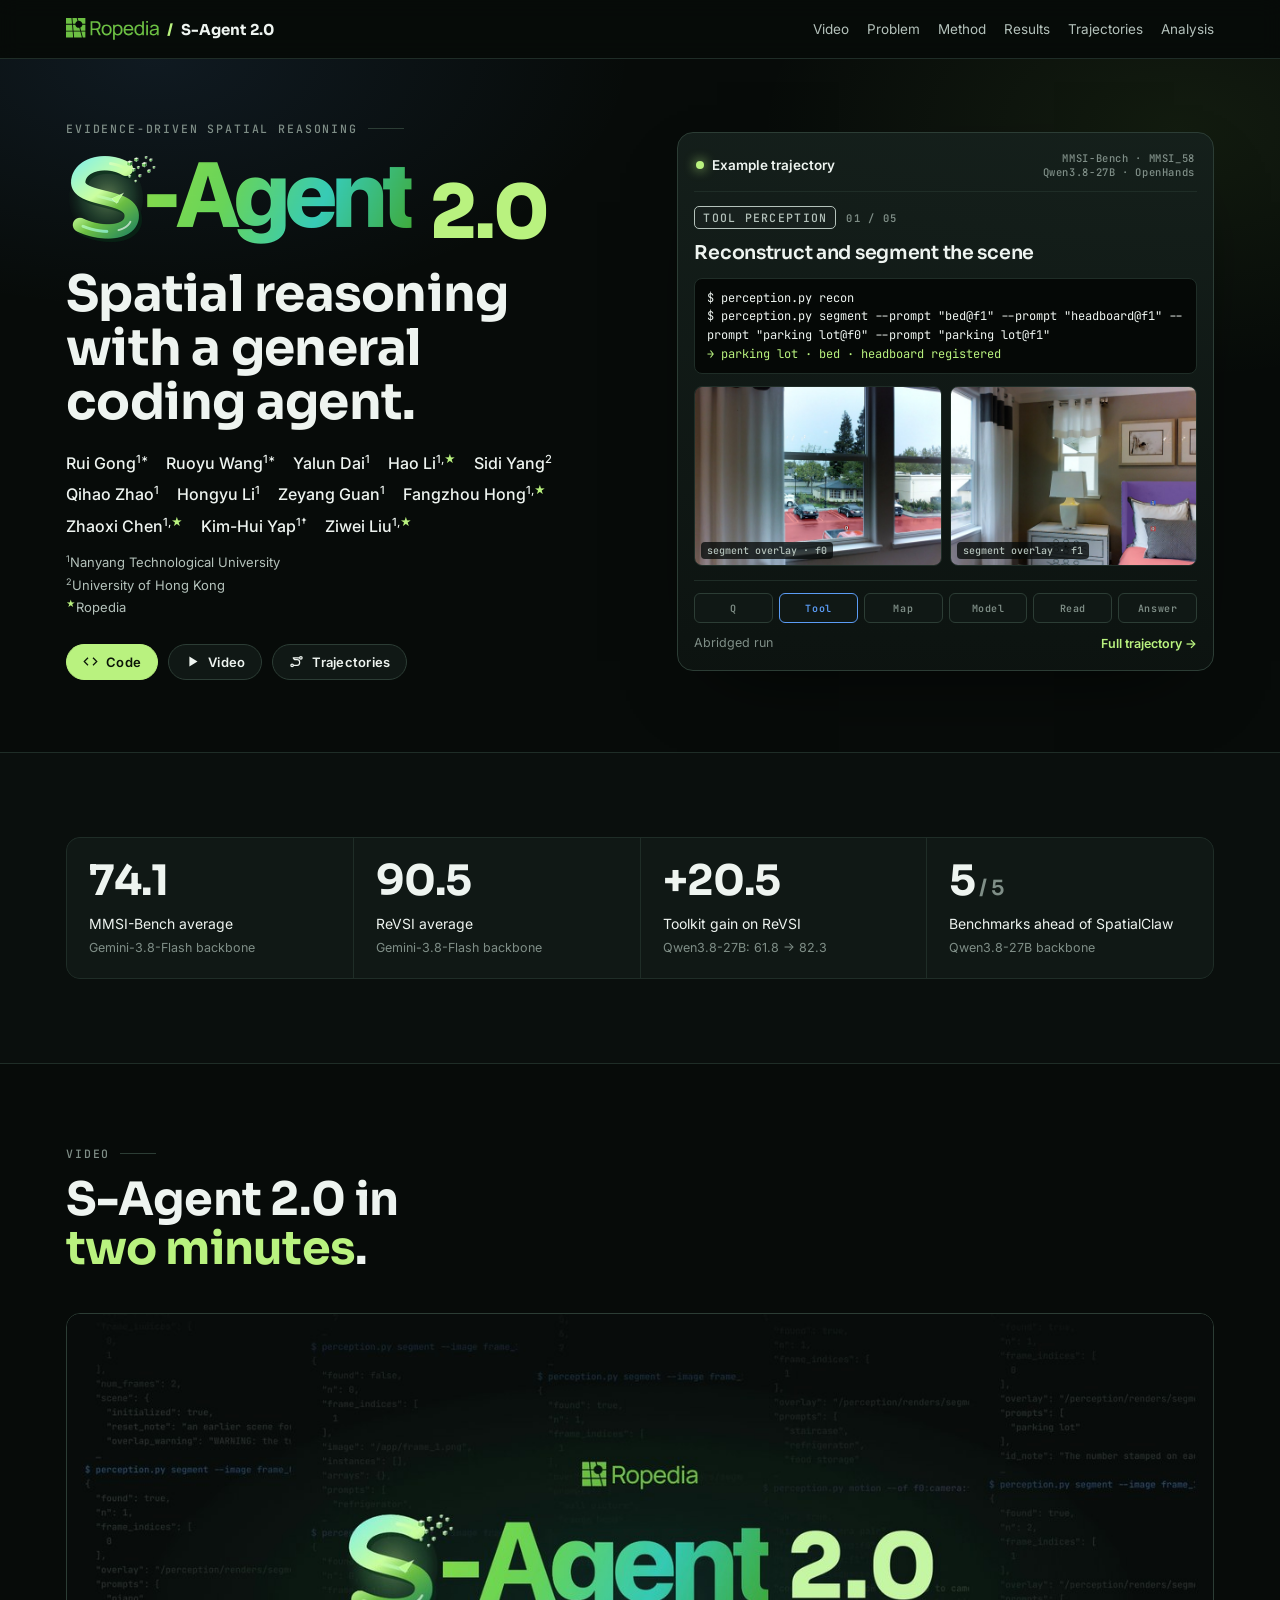
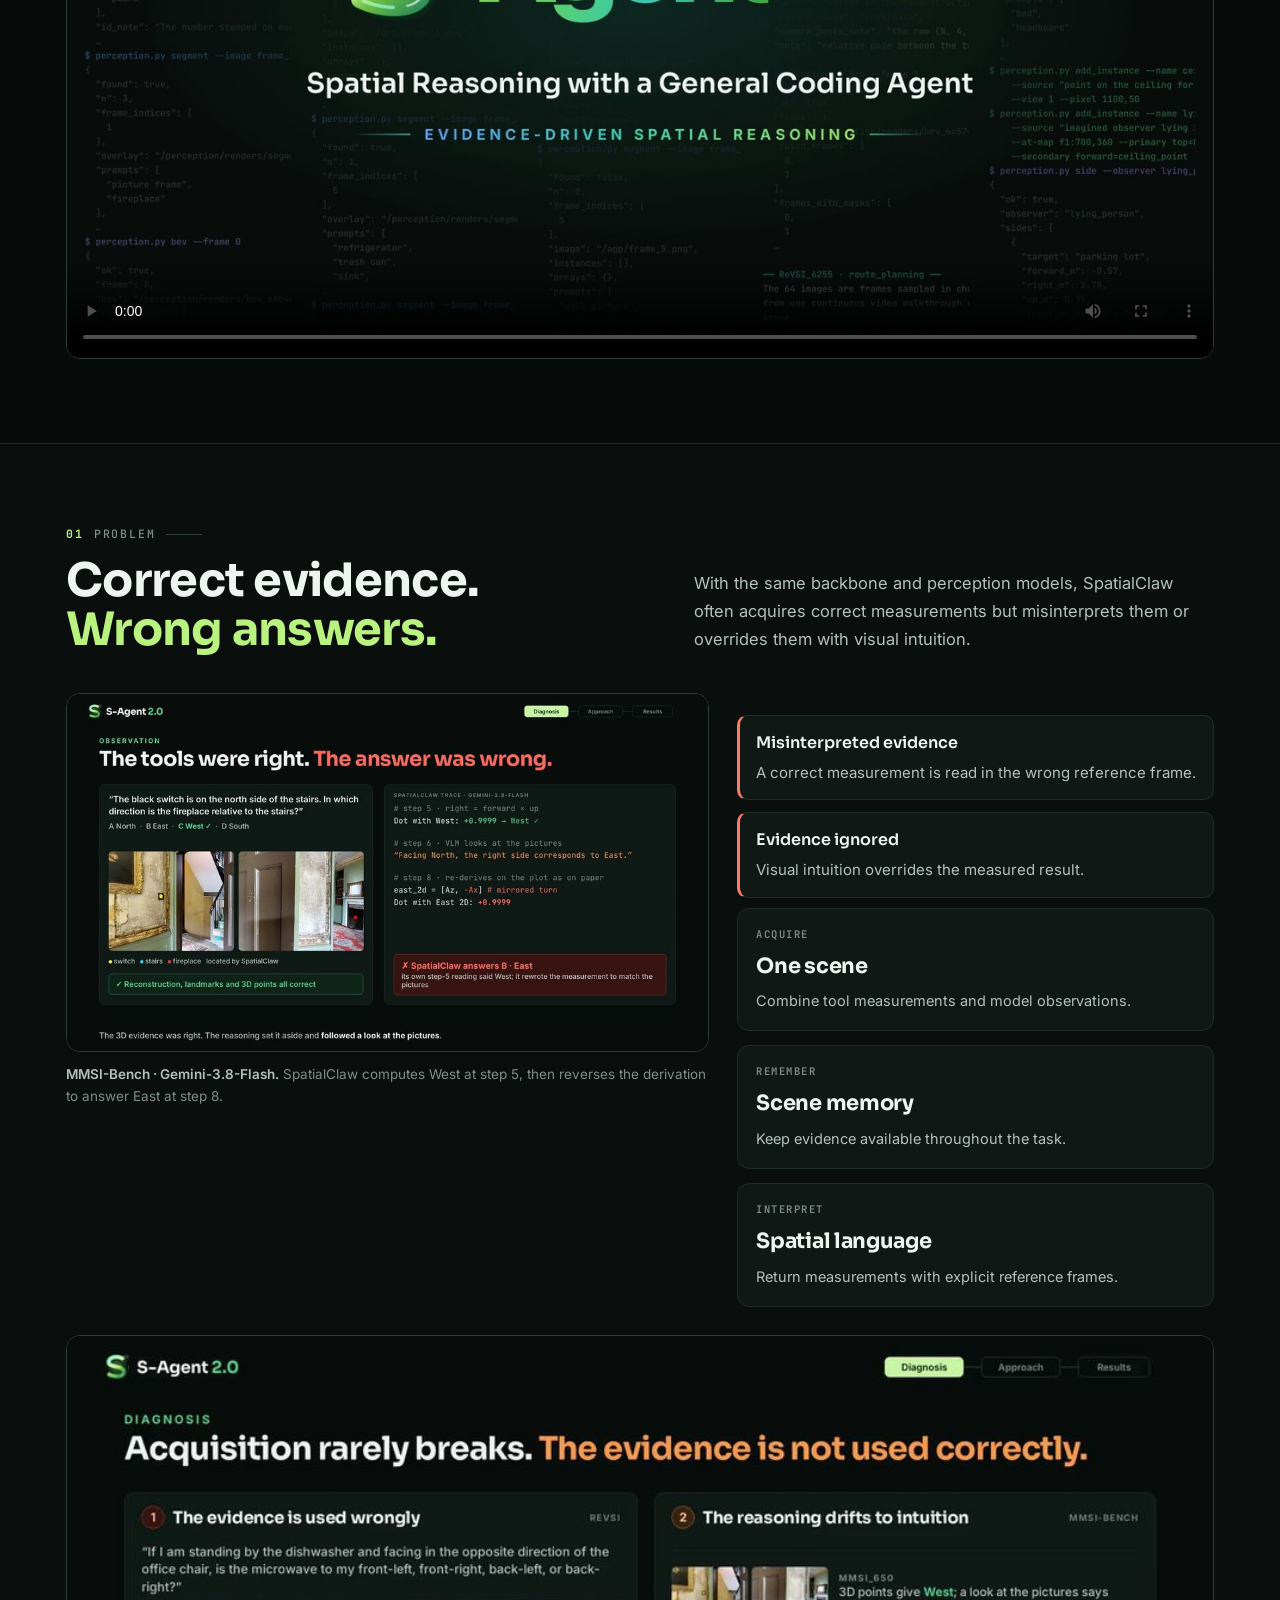
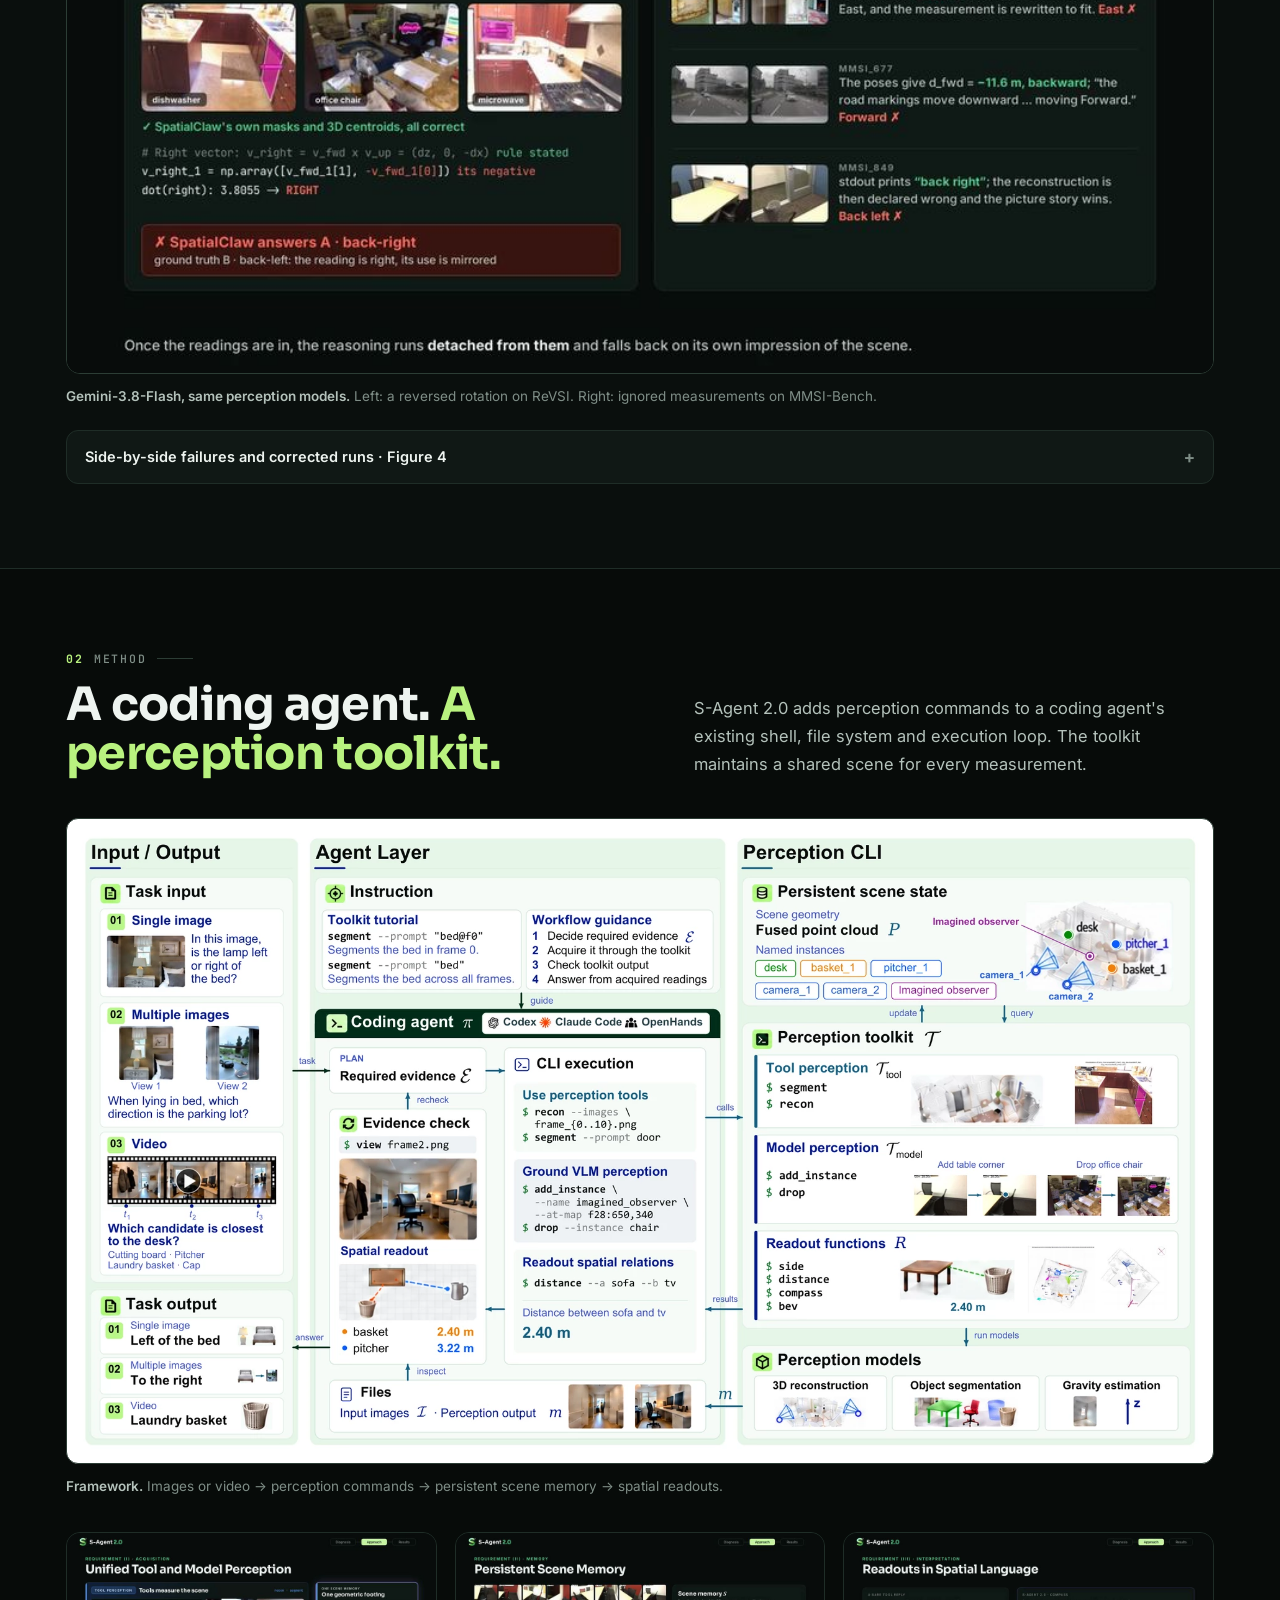
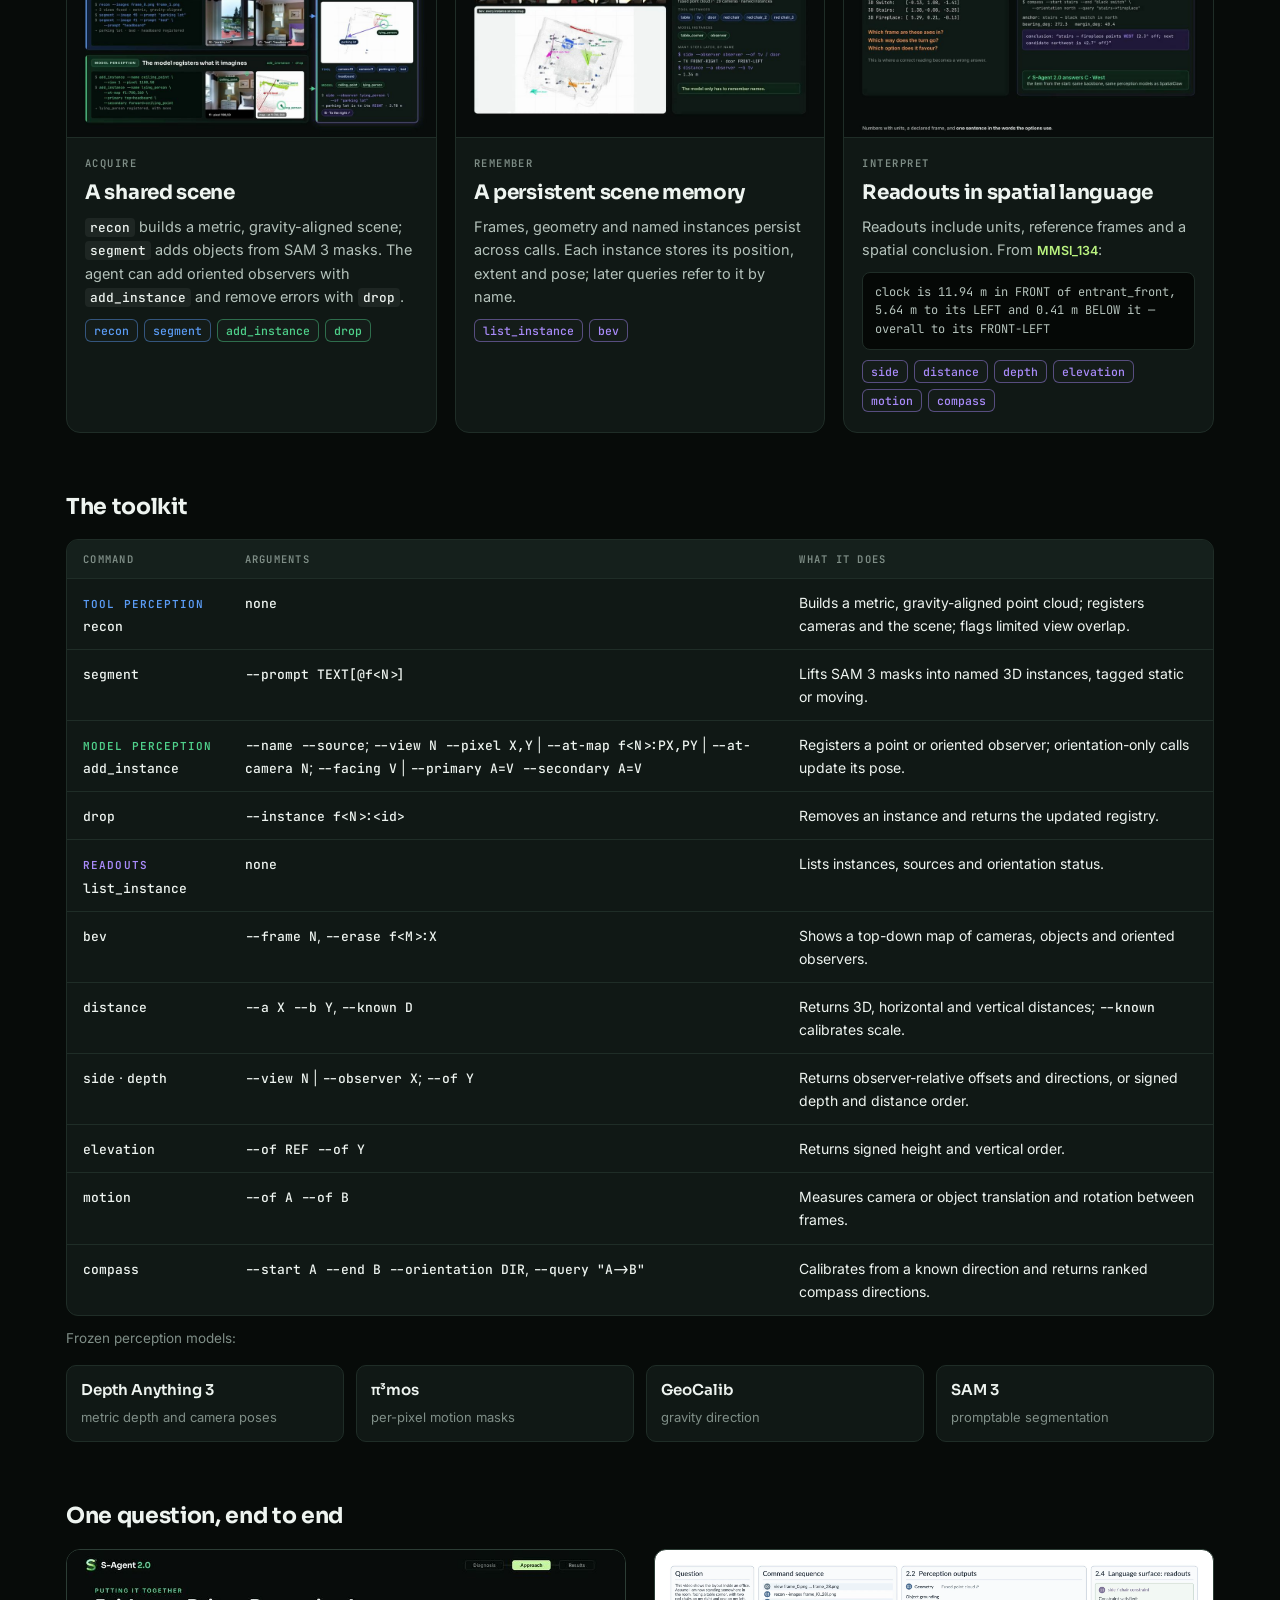
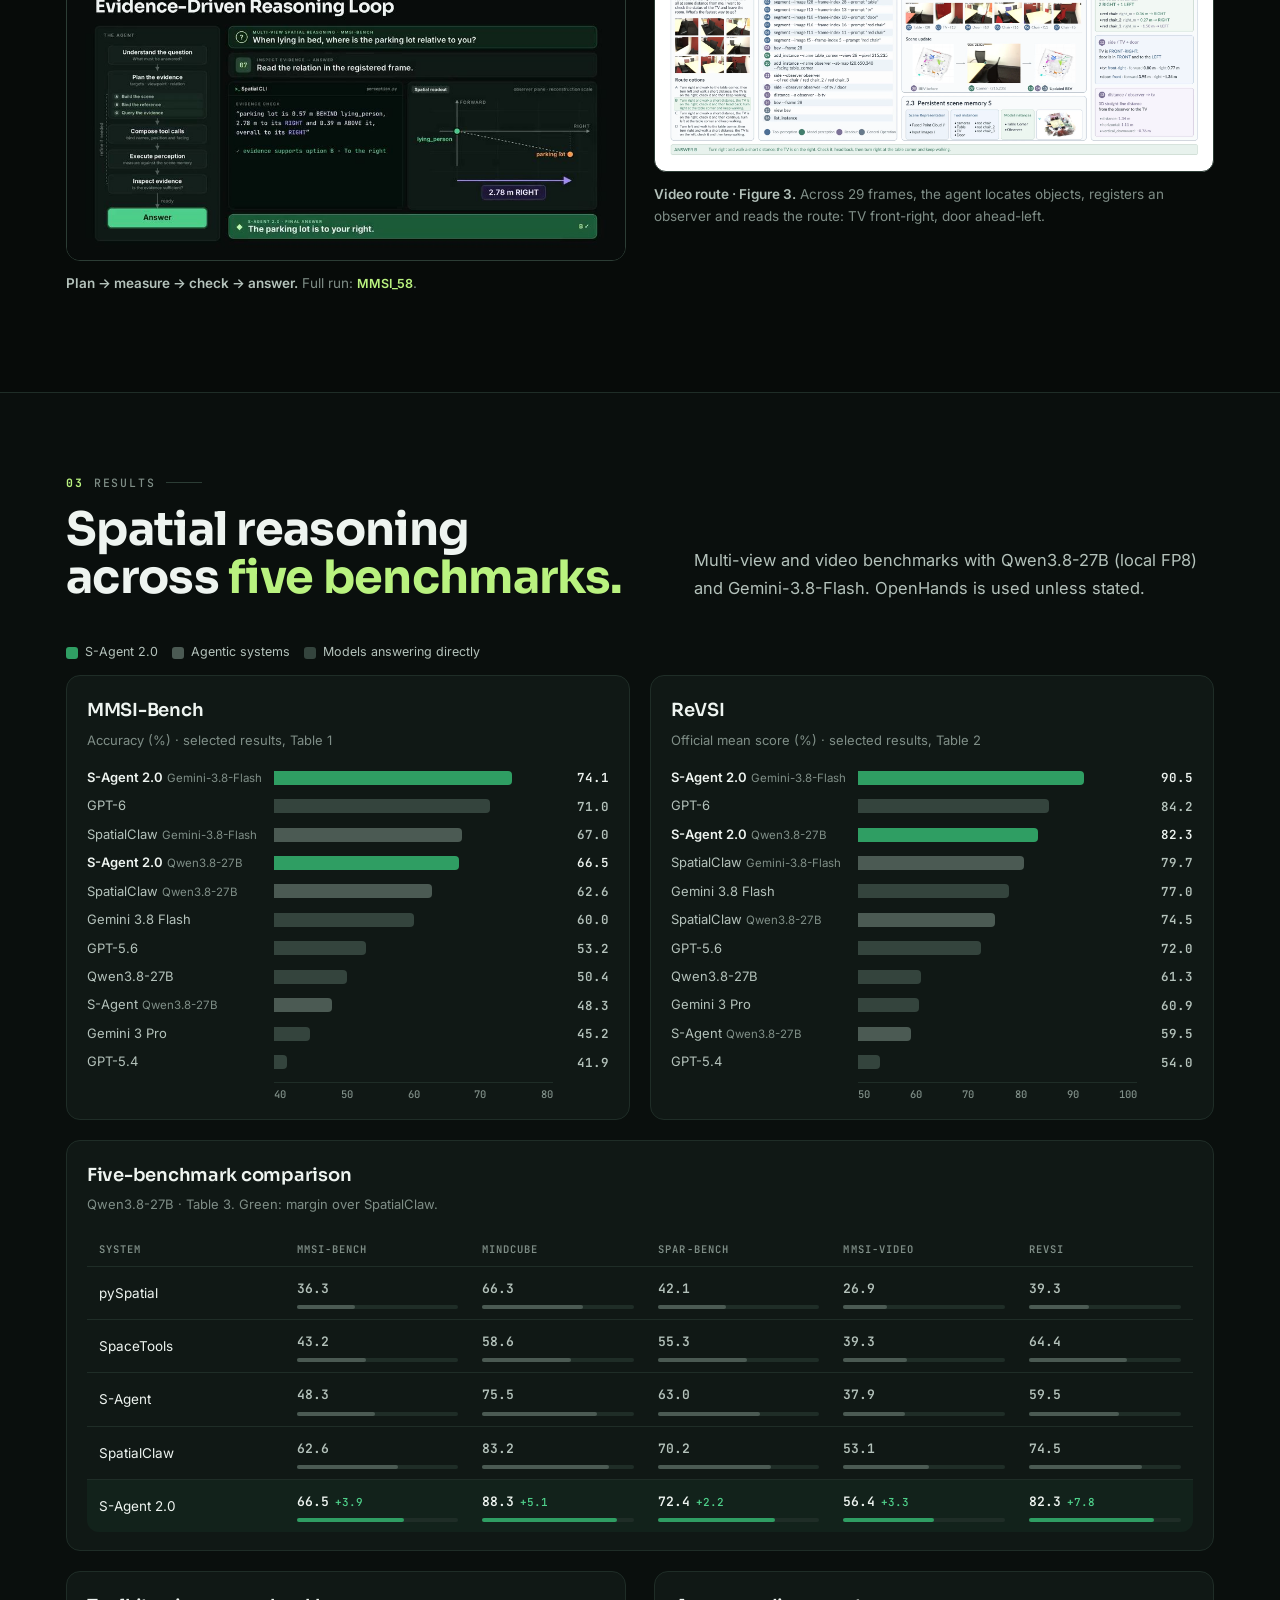
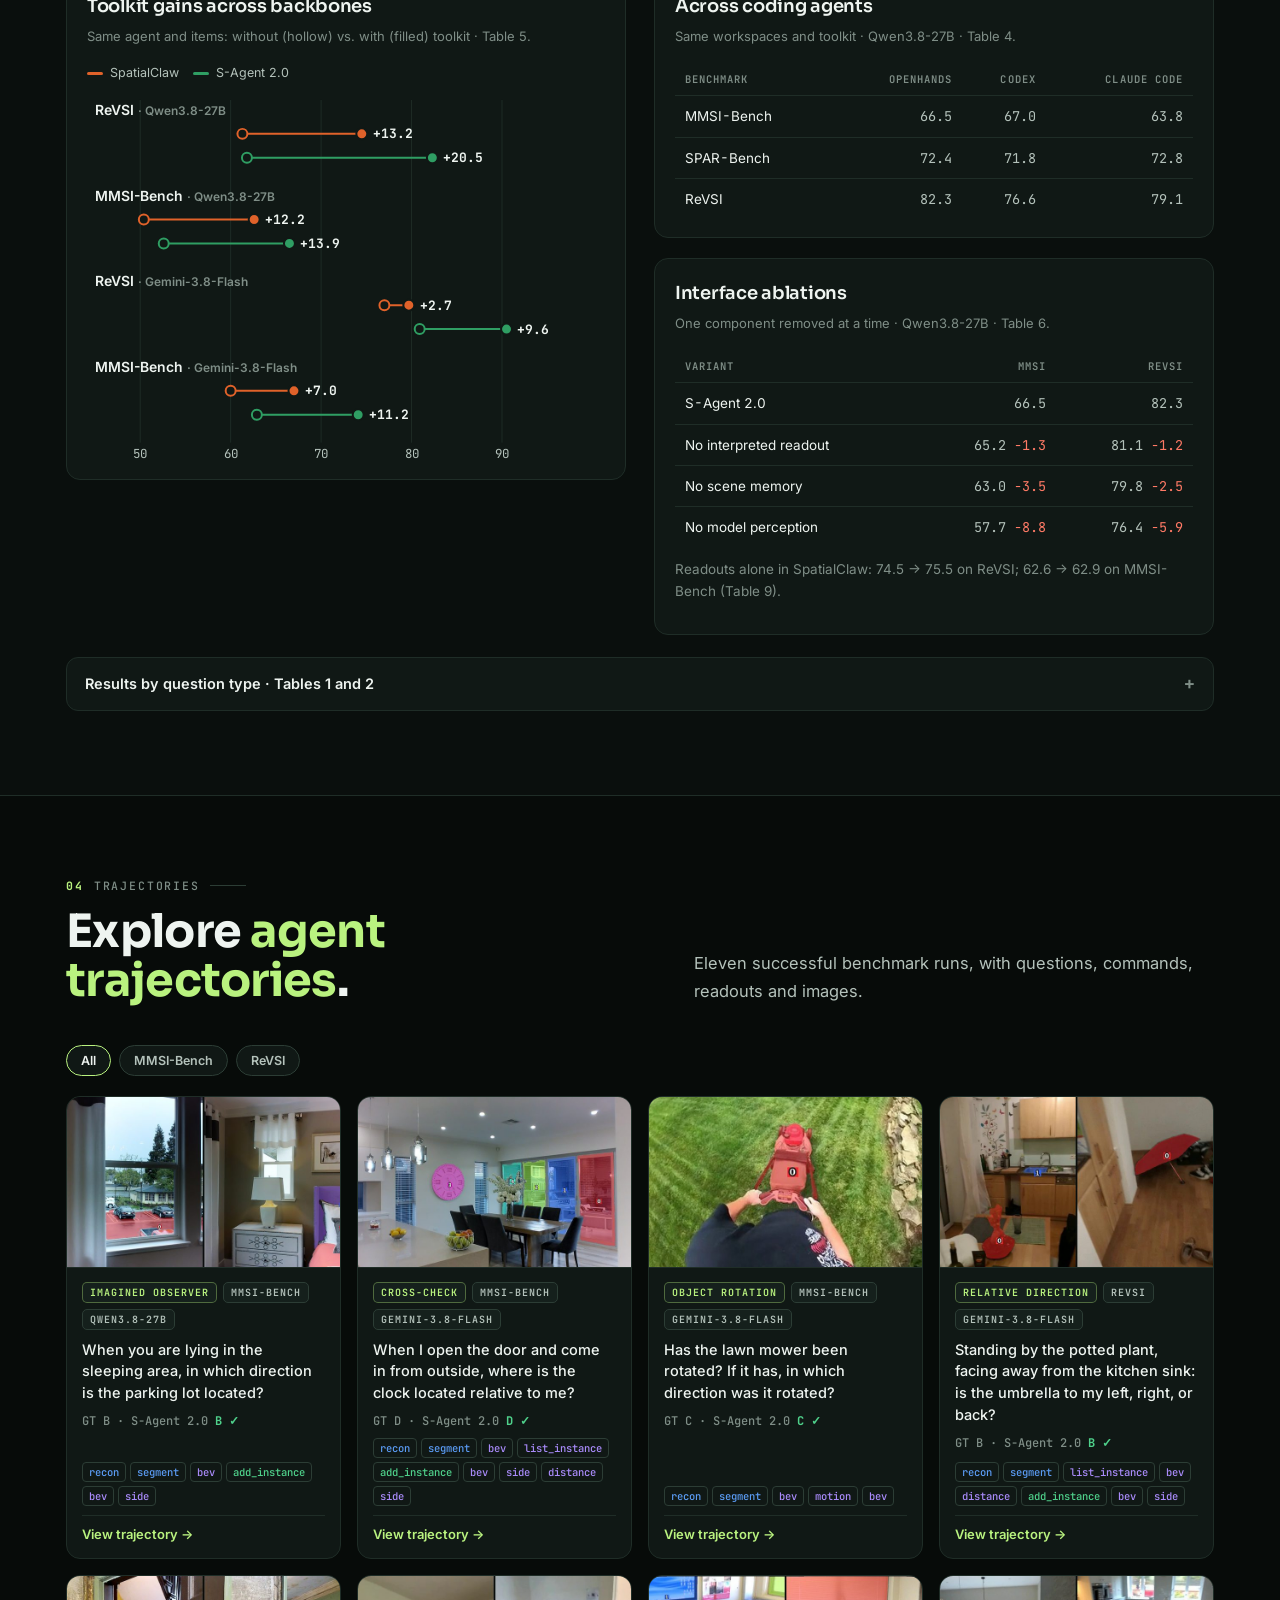
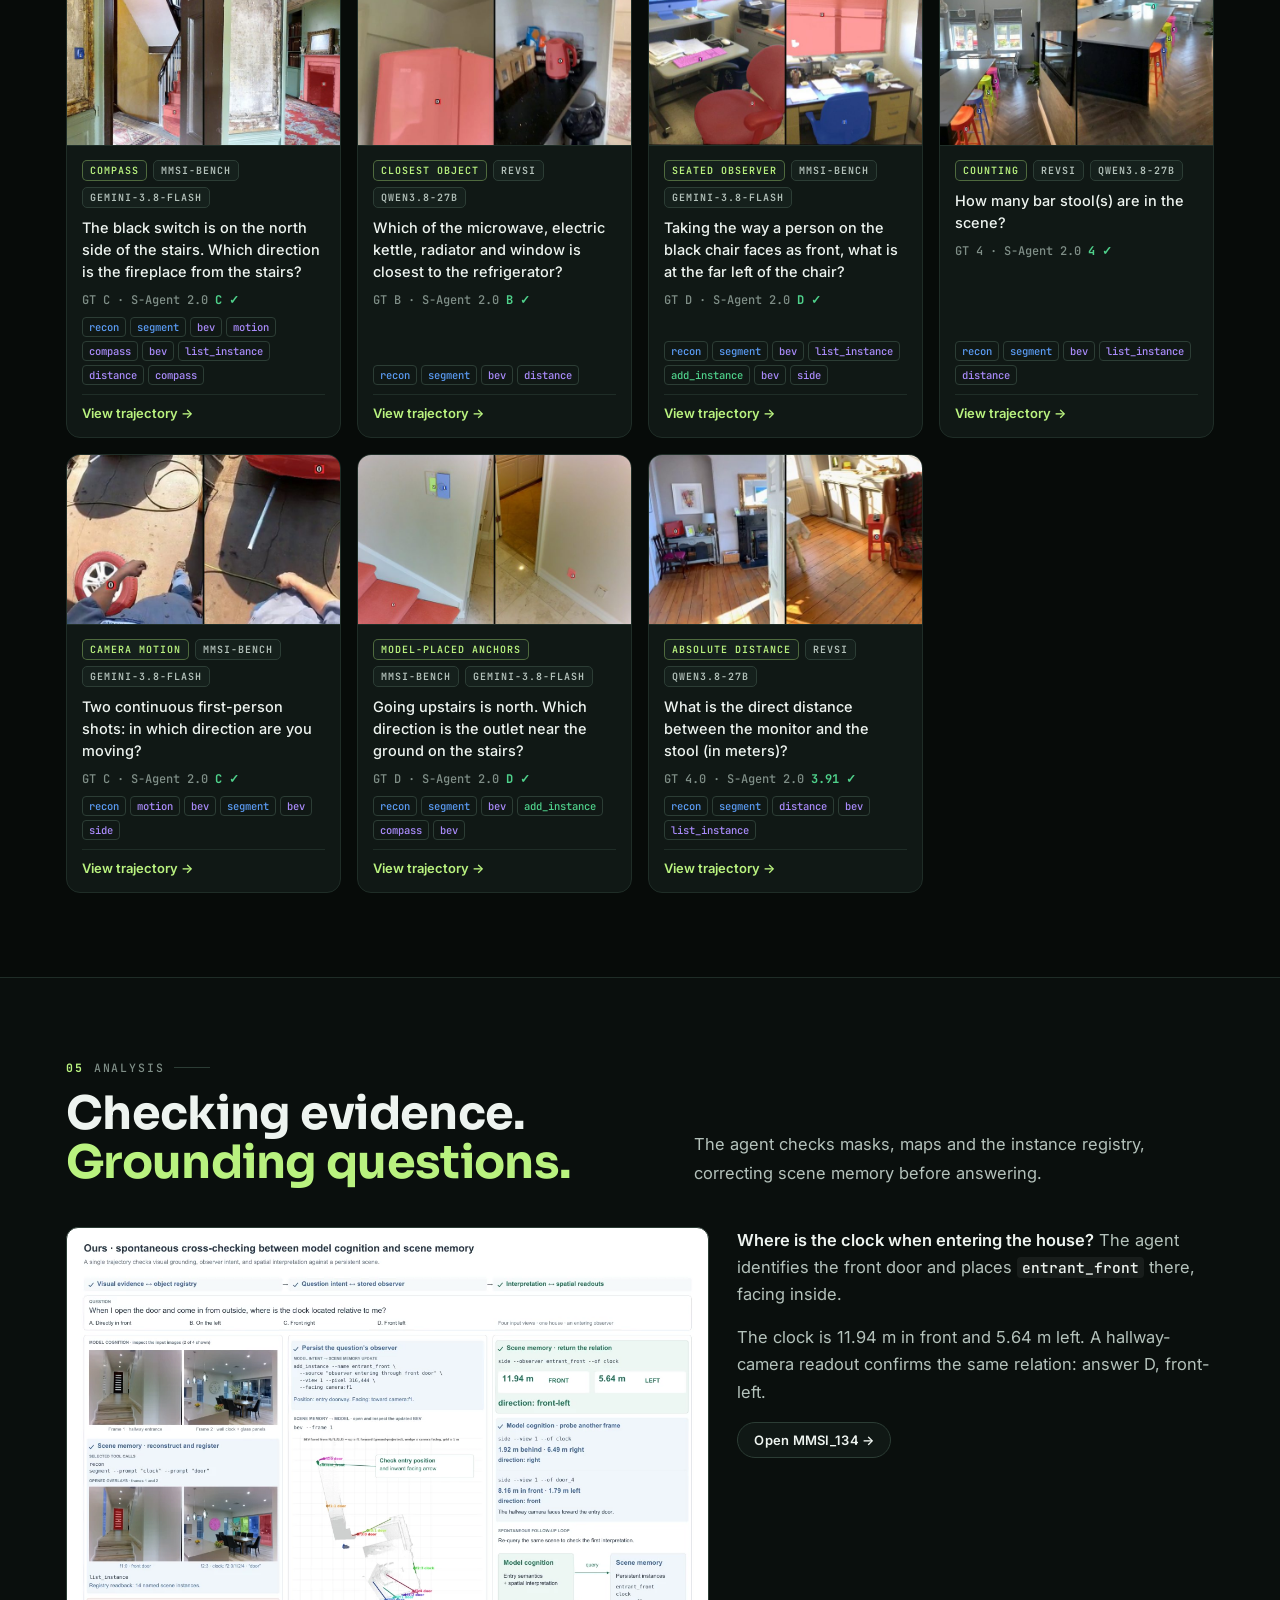
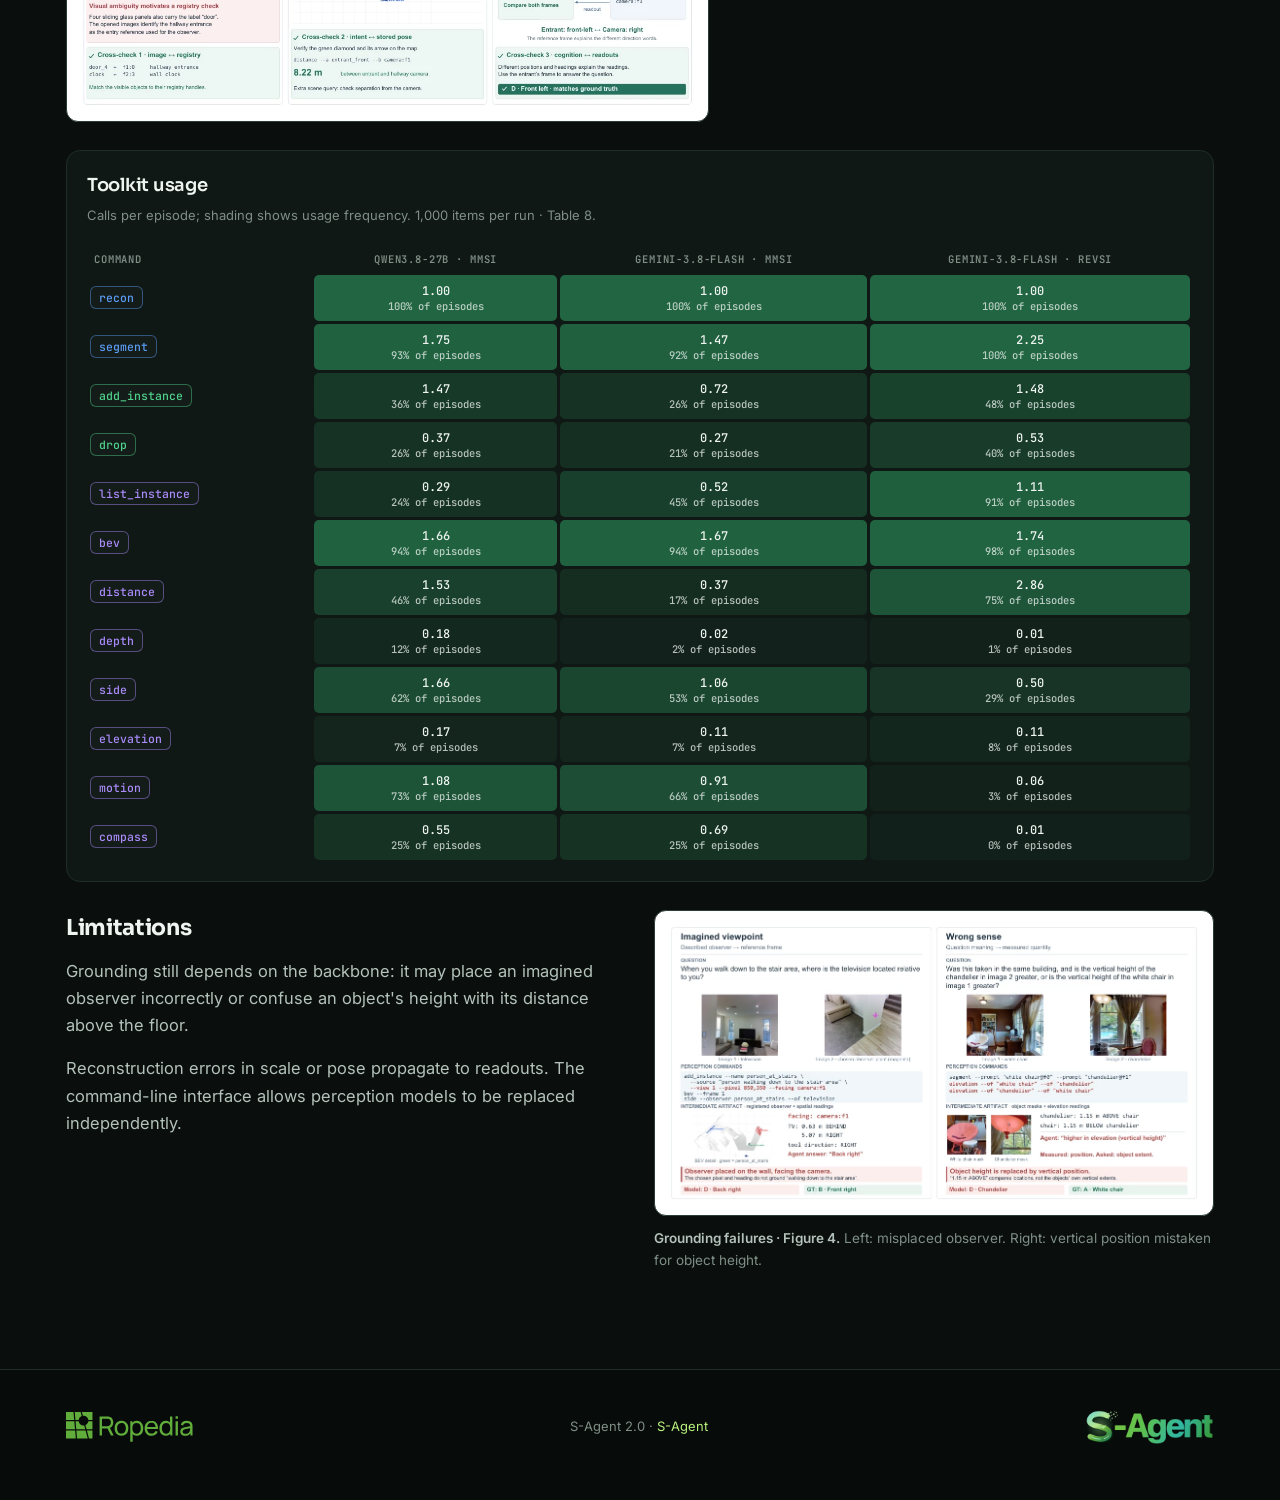
==== commit 9a0e6fe4: "Replace hero introduction with authors and affiliations" ====
--- a/index.html
+++ b/index.html
@@ -35,7 +35,27 @@
       <div class="eyebrow">Evidence-driven spatial reasoning</div>
       <div class="wordmark"><img src="static/img/logo.png" alt="S-Agent" width="350" height="92"><span class="ver">2.0</span></div>
       <h1>Spatial reasoning with a general coding agent.</h1>
-      <p class="lede">A command-line perception toolkit helps a general coding agent <b>acquire, remember and interpret</b> scene evidence. No training or custom controller.</p>
+      <div class="authors">
+        <p class="author-list">
+          <span>Rui Gong<sup>1*</sup></span>
+          <span>Ruoyu Wang<sup>1*</sup></span>
+          <span>Yalun Dai<sup>1</sup></span>
+          <span>Hao Li<sup>1,<span class="ropedia-mark">★</span></sup></span>
+          <span>Sidi Yang<sup>2</sup></span>
+          <span>Qihao Zhao<sup>1</sup></span>
+          <span>Hongyu Li<sup>1</sup></span>
+          <span>Zeyang Guan<sup>1</sup></span>
+          <span>Fangzhou Hong<sup>1,<span class="ropedia-mark">★</span></sup></span>
+          <span>Zhaoxi Chen<sup>1,<span class="ropedia-mark">★</span></sup></span>
+          <span>Kim-Hui Yap<sup>1†</sup></span>
+          <span>Ziwei Liu<sup>1,<span class="ropedia-mark">★</span></sup></span>
+        </p>
+        <p class="affiliations">
+          <span><sup>1</sup>Nanyang Technological University</span>
+          <span><sup>2</sup>University of Hong Kong</span>
+          <span><sup class="ropedia-mark">★</sup>Ropedia</span>
+        </p>
+      </div>
       <div class="btns">
         <a class="btn primary" href="https://github.com/Ropedia/S-Agent-2.0" target="_blank" rel="noopener"><svg viewBox="0 0 24 24" fill="none" stroke="currentColor" stroke-width="2" aria-hidden="true"><path d="M8 6l-6 6 6 6M16 6l6 6-6 6"/></svg>Code</a>
         <a class="btn" href="#video"><svg viewBox="0 0 24 24" fill="currentColor" aria-hidden="true"><path d="M7 4v16l13-8z"/></svg>Video</a>
--- a/static/css/site.css
+++ b/static/css/site.css
@@ -61,8 +61,12 @@
 .wordmark img{height:clamp(56px,8vw,92px);width:auto}
 .wordmark .ver{font:800 clamp(44px,6.4vw,74px)/.86 var(--display);color:var(--accent);letter-spacing:-.03em}
 .hero h1{font-size:clamp(30px,4.1vw,50px);line-height:1.08;font-weight:700}
-.hero .lede{font-size:17.5px;line-height:1.65;color:var(--ink2);margin:20px 0 0;max-width:36em}
-.hero .lede b{color:var(--ink);font-weight:600}
+.authors{margin-top:22px}
+.author-list{display:flex;flex-wrap:wrap;gap:6px 18px;margin:0;color:var(--ink);font-size:16px;font-weight:500;line-height:1.6}
+.author-list > span{white-space:nowrap}
+.authors sup{font-size:.7em;line-height:0;vertical-align:super}
+.affiliations{display:flex;flex-direction:column;gap:3px;margin:14px 0 0;color:var(--ink2);font-size:13px;line-height:1.5}
+.ropedia-mark{color:var(--accent)}
 .btns{display:flex;flex-wrap:wrap;gap:10px;margin-top:26px}
 .btn{display:inline-flex;align-items:center;gap:8px;padding:9px 16px;border-radius:999px;border:1px solid var(--line2);background:var(--panel);color:var(--ink);font:600 13px var(--text);letter-spacing:.02em;text-decoration:none;transition:border-color .15s,background .15s}
 .btn:hover{border-color:var(--accent);text-decoration:none}
